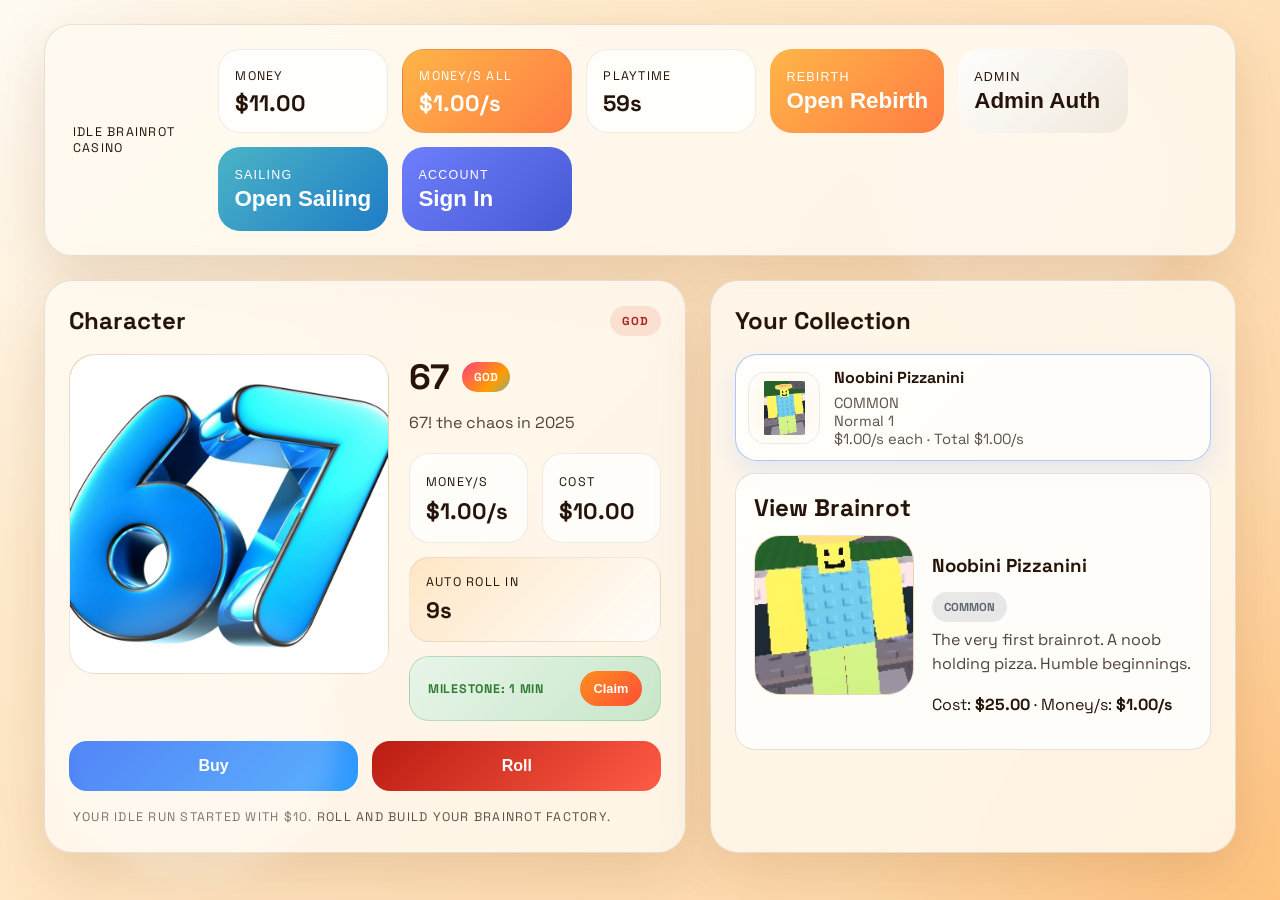
==== index.html @ c7f0f814 "added log in features" ====
<!DOCTYPE html>
<html lang="en">
<head>
  <meta charset="UTF-8" />
  <meta name="viewport" content="width=device-width, initial-scale=1.0" />
  <title>Brainrot Roller</title>
  <link rel="preconnect" href="https://fonts.googleapis.com" />
  <link rel="preconnect" href="https://fonts.gstatic.com" crossorigin />
  <link
    href="https://fonts.googleapis.com/css2?family=Bungee&family=Space+Grotesk:wght@400;500;700&display=swap"
    rel="stylesheet"
  />
  <link rel="stylesheet" href="styles.css" />
</head>
<body>
  <main class="game-shell">
    <!-- ===== TOPBAR (shared) ===== -->
    <header class="topbar">
      <div class="headline-wrap">
        <p class="eyebrow">Idle Brainrot Casino</p>
        <h1>Roll weird. Buy weird. Get richer every second.</h1>
      </div>
      <div class="totals">
        <div class="stat-pill">
          <span class="label">Money</span>
          <strong id="moneyDisplay">$10.00</strong>
        </div>
        <div class="stat-pill accent">
          <span class="label">Money/s All</span>
          <strong id="totalIncomeDisplay">$0.00/s</strong>
        </div>
        <div class="stat-pill">
          <span class="label">Playtime</span>
          <strong id="totalPlaytimeDisplay">0s</strong>
        </div>
        <button class="stat-pill accent stat-button rebirth-launch" id="rebirthPageButton" type="button">
          <span class="label">Rebirth</span>
          <strong>Open Rebirth</strong>
        </button>
        <button class="stat-pill stat-button admin-launch" id="adminAuthButton" type="button">
          <span class="label">Admin</span>
          <strong>Admin Auth</strong>
        </button>
        <button class="stat-pill stat-button sailing-launch" id="sailingPageButton" type="button">
          <span class="label">Sailing</span>
          <strong>Open Sailing</strong>
        </button>
        <button class="stat-pill stat-button account-launch" id="accountPageButton" type="button">
          <span class="label">Account</span>
          <strong id="accountButtonLabel">Sign In</strong>
        </button>
      </div>
    </header>

    <!-- ===== HOME PAGE ===== -->
    <section class="main-grid" id="mainPage">
      <section class="roller-panel">
        <div class="panel-title-row">
          <h2>Character</h2>
          <span class="chance-badge" id="rollChanceDisplay">Roll Ready</span>
        </div>

        <article class="sprite-card" id="spriteCard">
          <div class="sprite-frame" id="spriteFrame">
            <img id="spriteImage" alt="Current brainrot" />
          </div>

          <div class="sprite-copy">
            <div class="name-line">
              <h3 id="characterName">Loading...</h3>
              <span class="rarity-tag" id="rarityTag">COMMON</span>
              <span class="trait-tag hidden" id="traitTag">RAINBOW</span>
            </div>
            <p class="flavor" id="characterFlavor"></p>

            <div class="character-stats">
              <div class="character-stat">
                <span>Money/s</span>
                <strong id="characterIncome">$0.00/s</strong>
              </div>
              <div class="character-stat">
                <span>Cost</span>
                <strong id="characterCost">$0.00</strong>
              </div>
            </div>

            <div class="roll-timer-card">
              <span>Auto Roll In</span>
              <strong id="rollTimerDisplay">10s</strong>
            </div>

            <div class="event-timer-card hidden" id="eventTimerCard">
              <span id="eventTimerLabel">Event Ends In</span>
              <strong id="eventTimerDisplay">5m 00s</strong>
            </div>

            <div class="playtime-reward-card hidden" id="playtimeRewardCard">
              <span id="playtimeRewardLabel">Milestone: 1 Min</span>
              <button class="mini-action" id="playtimeRewardButton" type="button">Claim</button>
            </div>
          </div>
        </article>

        <div class="button-row">
          <button class="game-button buy" id="buyButton" type="button">Buy</button>
          <button class="game-button roll" id="rollButton" type="button">Roll</button>
        </div>

        <p class="status-text" id="statusText">Roll to find your first brainrot.</p>
      </section>

      <aside class="collection-panel">
        <div class="panel-title-row">
          <h2>Your Collection</h2>
          <div class="collection-actions">
            <span class="small-note" id="luckyBlockInventoryDisplay">Lucky Blocks 0</span>
            <button class="mini-action hidden" id="uncoverLuckyBlockButton" type="button">Uncover 1</button>
            <button class="mini-action hidden" id="uncoverAllLuckyBlocksButton" type="button">Uncover All</button>
          </div>
        </div>
        <div class="owned-list" id="ownedList"></div>
      </aside>
    </section>

    <!-- ===== REBIRTH PAGE ===== -->
    <section class="rebirth-page hidden" id="rebirthPage">
      <article class="rebirth-panel">
        <div class="panel-title-row">
          <div>
            <p class="eyebrow">Brainrot Ascension</p>
            <h2>Rebirth Chamber</h2>
          </div>
          <button class="back-button" id="backToGameButton" type="button">Back</button>
        </div>

        <div class="rebirth-grid">
          <div class="rebirth-card">
            <span class="label">Current Rebirths</span>
            <strong id="rebirthCountDisplay">0</strong>
          </div>
          <div class="rebirth-card accent">
            <span class="label">Cash Multiplier</span>
            <strong id="cashMultiplierDisplay">1.0x</strong>
          </div>
        </div>

        <div class="rebirth-info">
          <div class="rebirth-info-block">
            <span class="label">Next Multiplier</span>
            <strong id="nextMultiplierDisplay">1.5x</strong>
          </div>
          <div class="rebirth-info-block">
            <span class="label">Cash Required</span>
            <strong id="rebirthRequirementDisplay">$1.000M</strong>
          </div>
        </div>

        <p class="rebirth-copy" id="rebirthDescription">
          Your 1st rebirth will boost all brainrots to 1.5x cash.
        </p>

        <button class="game-button rebirth-action" id="miniRebirthButton" type="button">Rebirth</button>
        <p class="status-text" id="rebirthStatusText">Stack rebirths to push every brainrot income higher.</p>
      </article>
    </section>

    <!-- ===== ADMIN PAGE ===== -->
    <section class="rebirth-page hidden" id="adminPage">
      <article class="rebirth-panel admin-panel">
        <div class="panel-title-row">
          <div>
            <p class="eyebrow">Admin Control</p>
            <h2>Brainrot Spawner</h2>
          </div>
          <button class="back-button" id="adminBackButton" type="button">Back</button>
        </div>

        <div id="adminAuthView">
          <p class="rebirth-copy">Please enter your password.</p>
          <div class="admin-auth-row">
            <input class="admin-input" id="adminPasswordInput" type="password" placeholder="Password" />
            <button class="game-button rebirth-action" id="adminPasswordSubmitButton" type="button">Unlock</button>
          </div>
          <p class="status-text" id="adminStatusText">Admin auth is locked.</p>
        </div>

        <div class="hidden" id="adminSpawnerView">
          <div class="rebirth-info">
            <div class="rebirth-info-block">
              <span class="label">Mutations</span>
              <select class="admin-select" id="adminMutationSelect"></select>
            </div>
            <div class="rebirth-info-block">
              <span class="label">Brainrot</span>
              <select class="admin-select" id="adminBrainrotSelect"></select>
            </div>
            <div class="rebirth-info-block">
              <span class="label">Amount</span>
              <input class="admin-input" id="adminAmountInput" type="number" min="1" max="1000000000000000000" value="1" />
            </div>
          </div>

          <div class="button-row">
            <button class="game-button buy" id="adminConfirmButton" type="button">Confirm</button>
            <button class="game-button roll" id="adminSpawnAllButton" type="button">Spawn All</button>
          </div>

          <div class="rebirth-info">
            <div class="rebirth-info-block">
              <span class="label">Set Money</span>
              <input class="admin-input" id="adminSetMoneyInput" type="number" min="0" value="0" />
            </div>
            <div class="rebirth-info-block">
              <span class="label">Set Rebirth</span>
              <input class="admin-input" id="adminSetRebirthInput" type="number" min="0" max="20" value="0" />
            </div>
          </div>

          <div class="button-row">
            <button class="game-button roll" id="adminSetMoneyButton" type="button">Set Money</button>
            <button class="game-button rebirth-action" id="adminSetRebirthButton" type="button">Set Rebirth</button>
          </div>

          <div class="rebirth-info">
            <div class="rebirth-info-block">
              <span class="label">Set Event</span>
              <select class="admin-select" id="adminEventSelect"></select>
            </div>
          </div>

          <div class="button-row">
            <button class="game-button buy" id="adminSetEventButton" type="button">Set Event</button>
            <button class="game-button roll" id="adminClearEventButton" type="button">Off</button>
          </div>
          <p class="status-text" id="adminSpawnerStatusText">Spawn brainrots directly into your collection.</p>
        </div>
      </article>
    </section>

    <!-- ===== ACCOUNT PAGE ===== -->
    <section class="rebirth-page hidden" id="accountPage">
      <article class="rebirth-panel account-panel">
        <div class="panel-title-row">
          <div>
            <p class="eyebrow">Brainrot Account</p>
            <h2>Account</h2>
          </div>
          <button class="back-button" id="accountBackButton" type="button">Back</button>
        </div>

        <!-- Sign In -->
        <div id="accountSigninView">
          <h3>Sign In</h3>
          <div class="account-form">
            <input class="admin-input" id="signinUsername" type="text" placeholder="Username" />
            <input class="admin-input" id="signinPassword" type="password" placeholder="Password" />
            <button class="game-button buy" id="signinSubmitButton" type="button">Sign In</button>
          </div>
          <p class="status-text" id="signinStatus">Enter your credentials to sign in.</p>
        </div>

        <!-- Sign Up -->
        <div id="accountSignupView" style="margin-top:28px;">
          <h3>Sign Up</h3>
          <div class="account-form">
            <input class="admin-input" id="signupUsername" type="text" placeholder="Username" />
            <input class="admin-input" id="signupPassword" type="password" placeholder="Password" />
            <button class="game-button roll" id="signupSubmitButton" type="button">Sign Up</button>
          </div>
          <p class="status-text" id="signupStatus">Create a new account to save progress to the cloud.</p>
        </div>

        <!-- Settings (shown when signed in) -->
        <div id="accountSettingsView" class="hidden">
          <h3>Settings</h3>
          <p class="rebirth-copy">Signed in as <strong id="settingsUsernameDisplay"></strong></p>

          <div class="account-form" style="margin-top:16px;">
            <p class="label">Change Username</p>
            <input class="admin-input" id="settingsNewUsername" type="text" placeholder="New username" />
            <button class="game-button buy" id="settingsChangeUsernameButton" type="button">Change Username</button>
            <p class="status-text" id="settingsUsernameStatus"></p>
          </div>

          <div class="account-form" style="margin-top:20px;">
            <p class="label">Change Password</p>
            <input class="admin-input" id="settingsOldPassword" type="password" placeholder="Old password" />
            <input class="admin-input" id="settingsNewPassword" type="password" placeholder="New password" />
            <button class="game-button roll" id="settingsChangePasswordButton" type="button">Change Password</button>
            <p class="status-text" id="settingsPasswordStatus"></p>
          </div>

          <div style="margin-top:24px;">
            <button class="back-button" id="signOutButton" type="button">Sign Out</button>
          </div>
        </div>
      </article>
    </section>

    <!-- ===== SAILING PAGE ===== -->
    <section class="rebirth-page hidden" id="sailingPage">
      <article class="rebirth-panel sailing-panel">
        <div class="panel-title-row">
          <div>
            <p class="eyebrow">Brainrot Harbor</p>
            <h2>Sailing Dock</h2>
          </div>
          <button class="back-button" id="sailingBackButton" type="button">Back</button>
        </div>

        <article class="sprite-card compact-sailing-card">
          <div class="sprite-frame sailing-boat-frame">
            <img id="sailingBoatImage" alt="Sailing boat" />
          </div>

          <div class="sprite-copy">
            <div class="name-line">
              <h3 id="sailingIslandName">Legendary Island</h3>
              <span class="rarity-tag" id="sailingChanceTag">5%</span>
            </div>
            <p class="flavor" id="sailingIslandFlavor"></p>

            <div class="rebirth-info sailing-config-grid">
              <div class="rebirth-info-block">
                <span class="label">Select Island</span>
                <select class="admin-select" id="sailingIslandSelect"></select>
              </div>
              <div class="rebirth-info-block">
                <span class="label">Choose Boat</span>
                <select class="admin-select" id="sailingBoatSelect"></select>
              </div>
              <div class="rebirth-info-block">
                <span class="label">How Many</span>
                <input class="admin-input" id="sailingAmountInput" type="number" min="1" max="1000000000000000000" value="1" />
              </div>
              <div class="rebirth-info-block">
                <span class="label">Sail Cost</span>
                <strong id="sailingCostDisplay">$10.000M</strong>
              </div>
            </div>

            <div class="rebirth-info sailing-status-grid">
              <div class="rebirth-info-block">
                <span class="label">Return In</span>
                <strong id="sailingTimerDisplay">1m 00s</strong>
              </div>
              <div class="rebirth-info-block">
                <span class="label">Active Sails</span>
                <strong id="sailingActiveCountDisplay">0</strong>
              </div>
            </div>
          </div>
        </article>

        <div class="button-row">
          <button class="game-button buy" id="sailingConfirmButton" type="button">Confirm Sail</button>
        </div>
        <p class="status-text" id="sailingStatusText">Choose an island, boat, and sail amount.</p>
      </article>
    </section>
  </main>

  <!-- Scripts: load in dependency order -->
  <script src="web/js/data.js"></script>
  <script src="web/js/utils.js"></script>
  <script src="web/js/state.js"></script>
  <script src="web/js/ui.js"></script>
  <script src="web/js/game.js"></script>
  <script src="web/js/sailing.js"></script>
  <script src="web/js/admin.js"></script>
  <script src="web/js/account.js"></script>
  <script src="web/js/main.js"></script>
</body>
</html>
---- styles.css ----
:root {
  --bg: #fff4de;
  --bg-deep: #ffd39f;
  --ink: #26140a;
  --card: rgba(255, 250, 240, 0.86);
  --line: rgba(68, 34, 11, 0.12);
  --roll: #d93a2f;
  --buy: #2870ff;
  --gold: #ffb548;
  --gold-deep: #ff7d43;
  --success: #138a52;
  --shadow: 0 20px 60px rgba(109, 55, 8, 0.16);
}

* {
  box-sizing: border-box;
}

body {
  margin: 0;
  min-height: 100vh;
  font-family: "Space Grotesk", sans-serif;
  color: var(--ink);
  background:
    radial-gradient(circle at top left, rgba(255, 255, 255, 0.65), transparent 35%),
    radial-gradient(circle at bottom right, rgba(255, 158, 54, 0.3), transparent 28%),
    linear-gradient(135deg, var(--bg), var(--bg-deep));
  transition: background 0.35s ease, color 0.35s ease;
}

body.event-rainbow {
  --bg: #fff0fa;
  --bg-deep: #ffd782;
  --card: rgba(255, 250, 253, 0.88);
}

body.event-radioactive {
  --bg: #2e0b12;
  --bg-deep: #593314;
  --ink: #ffffff;
  --card: rgba(55, 18, 26, 0.84);
  --line: rgba(255, 231, 214, 0.12);
  --shadow: 0 20px 60px rgba(11, 0, 0, 0.36);
}

body.event-diamond {
  --bg: #e8f4fd;
  --bg-deep: #b3d9ff;
  --card: rgba(240, 248, 255, 0.9);
  --line: rgba(30, 100, 200, 0.15);
  --ink: #0a1628;
  --shadow: 0 20px 60px rgba(20, 60, 140, 0.18);
}

body.event-radioactive .admin-panel,
body.event-radioactive .rebirth-panel,
body.event-radioactive .rebirth-card,
body.event-radioactive .rebirth-info-block,
body.event-radioactive .roll-timer-card,
body.event-radioactive .event-timer-card,
body.event-radioactive .character-stat,
body.event-radioactive .owned-card,
body.event-radioactive .stat-pill,
body.event-radioactive .sprite-frame {
  background: rgba(255, 245, 238, 0.9);
  color: #111111;
}

body.event-radioactive .topbar,
body.event-radioactive .roller-panel,
body.event-radioactive .collection-panel,
body.event-radioactive .headline-wrap h1,
body.event-radioactive .panel-title-row h2,
body.event-radioactive #characterName,
body.event-radioactive #characterFlavor,
body.event-radioactive #ownedViewerFlavor,
body.event-radioactive .owned-name,
body.event-radioactive #luckyBlockInventoryDisplay,
body.event-radioactive .chance-badge,
body.event-radioactive .eyebrow,
body.event-radioactive .small-note {
  color: #ffffff;
}

body.event-radioactive .admin-input,
body.event-radioactive .admin-select {
  background: rgba(255, 255, 255, 0.96);
  color: #111111;
  border-color: rgba(17, 17, 17, 0.12);
  -webkit-text-fill-color: #111111;
}

body.event-radioactive .admin-input::placeholder {
  color: rgba(17, 17, 17, 0.52);
  -webkit-text-fill-color: rgba(17, 17, 17, 0.52);
}

body.event-radioactive .admin-select option {
  color: #111111;
  background: #ffffff;
}

body.event-radioactive .rebirth-copy,
body.event-radioactive .status-text,
body.event-radioactive .flavor,
body.event-radioactive .owned-meta,
body.event-radioactive .label,
body.event-radioactive .rebirth-panel h2,
body.event-radioactive .rebirth-panel h3,
body.event-radioactive .character-stat span {
  color: rgba(17, 17, 17, 0.76);
}

body::before,
body::after {
  content: "";
  position: fixed;
  inset: auto;
  width: 18rem;
  height: 18rem;
  border-radius: 999px;
  background: rgba(255, 255, 255, 0.22);
  filter: blur(12px);
  pointer-events: none;
}

body::before {
  top: 5%;
  right: 8%;
}

body::after {
  bottom: 2%;
  left: 4%;
}

.game-shell {
  max-width: 1240px;
  margin: 0 auto;
  padding: 24px;
}

.topbar,
.roller-panel,
.collection-panel,
.rebirth-panel {
  backdrop-filter: blur(14px);
  background: var(--card);
  border: 1px solid var(--line);
  border-radius: 28px;
  box-shadow: var(--shadow);
}

.topbar {
  display: flex;
  justify-content: space-between;
  align-items: center;
  gap: 24px;
  padding: 24px 28px;
}

.eyebrow,
.label,
.small-note,
.chance-badge,
.trait-tag,
.status-text,
.character-stat span {
  text-transform: uppercase;
  letter-spacing: 0.1em;
}

.eyebrow,
.small-note,
.status-text,
.label,
.character-stat span {
  font-size: 0.78rem;
}

.headline-wrap h1,
.panel-title-row h2,
#characterName {
  margin: 0;
}

.headline-wrap h1 {
  font-family: "Bungee", cursive;
  font-size: clamp(1.7rem, 3vw, 2.9rem);
  line-height: 1.08;
  max-width: 12ch;
  display: none;
}

.totals {
  display: flex;
  gap: 14px;
  flex-wrap: wrap;
  align-items: flex-start;
}

.stat-pill {
  min-width: 170px;
  padding: 14px 16px;
  border-radius: 22px;
  background: rgba(255, 255, 255, 0.82);
  border: 1px solid rgba(38, 20, 10, 0.08);
}

.stat-pill strong {
  display: block;
  margin-top: 4px;
  font-size: 1.4rem;
}

.stat-pill.accent {
  background: linear-gradient(135deg, var(--gold), var(--gold-deep));
  color: white;
}

.stat-button {
  min-width: 170px;
  text-align: left;
  cursor: pointer;
  transition: transform 0.16s ease, filter 0.16s ease;
  border: none;
}

.stat-button:hover {
  transform: translateY(-2px);
  filter: brightness(1.04);
}

.stat-button:active {
  transform: translateY(0);
}

.rebirth-launch {
  min-height: 84px;
}

.admin-launch {
  min-height: 84px;
  background: linear-gradient(135deg, rgba(255, 255, 255, 0.9), rgba(240, 232, 220, 0.95));
  color: var(--ink);
}

.sailing-launch {
  min-height: 84px;
  background: linear-gradient(135deg, #4bb4c6, #1f7cc6);
  color: white;
}

.account-launch {
  min-height: 84px;
  background: linear-gradient(135deg, #6e7efc, #4659d4);
  color: white;
}

.auth-card {
  min-width: 280px;
}

.invite-auth-box {
  margin-top: 8px;
  display: grid;
  gap: 10px;
}

.invite-auth-user,
.invite-auth-copy,
.invite-auth-meta {
  margin: 0;
  font-size: 0.84rem;
  color: rgba(38, 20, 10, 0.7);
}

.invite-codes-list {
  display: flex;
  flex-wrap: wrap;
  gap: 8px;
}

.invite-rename-row {
  display: grid;
}

.invite-action-row {
  display: flex;
  gap: 8px;
  flex-wrap: wrap;
}

.invite-action-row .admin-select {
  min-width: 180px;
  flex: 1;
}

.invite-code-chip {
  display: inline-flex;
  align-items: center;
  min-height: 34px;
  padding: 8px 10px;
  border-radius: 999px;
  background: rgba(40, 112, 255, 0.12);
  border: 1px solid rgba(40, 112, 255, 0.14);
  color: #1b4fc7;
  font-size: 0.74rem;
  font-weight: 700;
  letter-spacing: 0.05em;
}

.main-grid {
  display: grid;
  grid-template-columns: minmax(0, 1.1fr) minmax(320px, 0.9fr);
  gap: 24px;
  margin-top: 24px;
}

.rebirth-page {
  margin-top: 24px;
}

.roller-panel,
.collection-panel,
.rebirth-panel {
  padding: 24px;
}

.panel-title-row {
  display: flex;
  justify-content: space-between;
  align-items: center;
  gap: 12px;
}

.collection-actions {
  display: flex;
  align-items: center;
  gap: 10px;
  flex-wrap: wrap;
  justify-content: flex-end;
}

.viewer-panel {
  margin-top: 0;
  margin-bottom: 12px;
  padding: 18px;
  border: 1px solid rgba(38, 20, 10, 0.12);
  border-radius: 20px;
  background: rgba(255, 255, 255, 0.8);
  grid-column: 1 / -1;
}

.viewer-panel .sprite-card.compact-viewer {
  display: flex;
  gap: 18px;
  align-items: flex-start;
}

.viewer-panel .sprite-card.compact-viewer .sprite-frame {
  flex: 0 0 200px;
}

.viewer-panel .sprite-card.compact-viewer .sprite-copy {
  flex: 1;
}

.owned-viewer-inline {
  grid-column: 1 / -1;
  margin: 0 0 8px 0;
  padding: 18px;
  border: 1px solid rgba(38, 20, 10, 0.08);
  border-radius: 20px;
  background: rgba(255, 255, 255, 0.7);
}

.owned-viewer-inline .sprite-card.compact-viewer {
  display: flex;
  gap: 18px;
  align-items: flex-start;
  margin-top: 12px;
}

.owned-viewer-inline .sprite-card.compact-viewer .sprite-frame {
  flex: 0 0 160px;
}

.owned-viewer-inline .sprite-card.compact-viewer .sprite-copy {
  flex: 1;
}

.chance-badge,
.trait-tag,
.rarity-tag {
  padding: 8px 12px;
  border-radius: 999px;
  font-size: 0.72rem;
  font-weight: 700;
}

.chance-badge {
  background: rgba(217, 58, 47, 0.12);
  color: #a7241c;
}

.sprite-card {
  margin-top: 18px;
  display: grid;
  grid-template-columns: minmax(240px, 320px) minmax(0, 1fr);
  gap: 20px;
  align-items: start;
}

.compact-viewer {
  grid-template-columns: 140px minmax(0, 1fr);
}

.compact-sailing-card {
  grid-template-columns: 220px minmax(0, 1fr);
}

.sailing-boat-frame {
  min-height: 220px;
}

.sprite-frame {
  position: relative;
  aspect-ratio: 1 / 1;
  border-radius: 26px;
  overflow: hidden;
  background:
    linear-gradient(135deg, rgba(255, 186, 94, 0.4), rgba(255, 255, 255, 0.7)),
    #fff4e8;
  border: 1px solid rgba(38, 20, 10, 0.08);
}

.sprite-frame img {
  width: 100%;
  height: 100%;
  object-fit: cover;
  display: block;
}

.sprite-frame img.cutout-image {
  object-fit: contain;
  padding: 14px;
  background:
    radial-gradient(circle at center, rgba(255, 244, 222, 0.92), rgba(255, 255, 255, 0.72));
}

.sprite-frame img.mutation-rainbow {
  animation: rainbowImageShift 4s linear infinite;
}

.sprite-frame img.mutation-radioactive {
  animation: radioactivePulse 3.2s ease-in-out infinite;
}

.sprite-frame img.mutation-diamond {
  animation: diamondSparkle 2.8s ease-in-out infinite;
}

.sprite-frame.rainbow {
  animation: rainbowGlow 3.6s linear infinite;
}

.sprite-frame.radioactive {
  animation: radioactiveGlow 2.8s ease-in-out infinite;
}

.sprite-frame.diamond {
  animation: diamondGlow 2.4s ease-in-out infinite;
}

.name-line {
  display: flex;
  align-items: center;
  gap: 12px;
  flex-wrap: wrap;
}

#characterName {
  font-size: clamp(1.5rem, 3vw, 2.2rem);
}

.trait-tag {
  color: white;
  background: linear-gradient(135deg, #ff3f81, #ff9d00, #18b8ff, #58d84f);
  background-size: 200% 200%;
  animation: rainbowShift 4s ease infinite;
}

.trait-tag.radioactive {
  background: linear-gradient(135deg, #f32f3b, #7a1b92, #27b55f, #7d562d);
  background-size: 200% 200%;
  animation: rainbowShift 5s ease infinite;
}

.trait-tag.diamond {
  background: linear-gradient(135deg, #1e90ff, #87ceeb, #e0f0ff, #4169e1);
  background-size: 200% 200%;
  animation: rainbowShift 4s ease infinite;
  color: #fff;
  text-shadow: 0 0 6px rgba(135, 206, 235, 0.6);
}

.rarity-tag {
  background: rgba(38, 20, 10, 0.08);
  color: rgba(38, 20, 10, 0.82);
}

.rarity-tag.common {
  background: rgba(111, 118, 128, 0.16);
  color: #5f6670;
}

.rarity-tag.epic {
  background: rgba(130, 63, 255, 0.16);
  color: #7d32ff;
}

.rarity-tag.god {
  color: white;
  background: linear-gradient(135deg, #ff3f81, #ff9d00, #18b8ff, #58d84f);
  background-size: 200% 200%;
  animation: rainbowShift 4s ease infinite;
}

.rarity-tag.uncommon {
  background: rgba(31, 166, 86, 0.16);
  color: #16854a;
}

.rarity-tag.mythic {
  background: rgba(227, 41, 41, 0.16);
  color: #cf1f1f;
}

.rarity-tag.secret {
  background: linear-gradient(135deg, #111111, #f4f4f4);
  color: #ffffff;
  border: 1px solid rgba(255, 255, 255, 0.35);
}

.rarity-tag.celestial {
  background: linear-gradient(135deg, #fff8e1, #ffd700, #ffb300);
  color: #5c3d0e;
  border: 1px solid rgba(255, 215, 0, 0.5);
  text-shadow: 0 0 4px rgba(255, 215, 0, 0.35);
}

.rarity-tag.divine {
  background: linear-gradient(135deg, #e8daef, #d2b4de, #a569bd);
  color: #f4ecf7;
  border: 1px solid rgba(155, 89, 182, 0.5);
  text-shadow: 0 0 6px rgba(200, 150, 220, 0.5);
}

.rarity-tag.og {
  background: linear-gradient(135deg, #0a0a1a, #16213e, #0f3460);
  color: #e94560;
  border: 1px solid rgba(233, 69, 96, 0.6);
  text-shadow: 0 0 8px rgba(233, 69, 96, 0.6);
  animation: ogGlow 3s ease-in-out infinite;
}

@keyframes ogGlow {
  0%, 100% { box-shadow: 0 0 6px rgba(233, 69, 96, 0.35); }
  50% { box-shadow: 0 0 16px rgba(233, 69, 96, 0.75), 0 0 28px rgba(233, 69, 96, 0.25); }
}

.hidden {
  display: none;
}

.flavor {
  margin: 12px 0 18px;
  font-size: 1rem;
  line-height: 1.5;
  color: rgba(38, 20, 10, 0.8);
}

.character-stats {
  display: grid;
  grid-template-columns: repeat(2, minmax(0, 1fr));
  gap: 14px;
}

.character-stat {
  padding: 16px;
  border-radius: 20px;
  background: rgba(255, 255, 255, 0.75);
  border: 1px solid rgba(38, 20, 10, 0.08);
}

.character-stat strong {
  display: block;
  margin-top: 6px;
  font-size: 1.4rem;
}

.roll-timer-card {
  margin-top: 14px;
  padding: 16px;
  border-radius: 20px;
  background: linear-gradient(135deg, rgba(255, 193, 112, 0.3), rgba(255, 255, 255, 0.8));
  border: 1px solid rgba(38, 20, 10, 0.08);
}

.roll-timer-card span {
  display: block;
  font-size: 0.78rem;
  text-transform: uppercase;
  letter-spacing: 0.1em;
}

.roll-timer-card strong {
  display: block;
  margin-top: 6px;
  font-size: 1.4rem;
}

.event-timer-card {
  margin-top: 14px;
  padding: 16px;
  border-radius: 20px;
  border: 1px solid rgba(38, 20, 10, 0.08);
  background: rgba(255, 255, 255, 0.8);
}

.event-timer-card span {
  display: block;
  font-size: 0.78rem;
  text-transform: uppercase;
  letter-spacing: 0.1em;
}

.event-timer-card strong {
  display: block;
  margin-top: 6px;
  font-size: 1.4rem;
}

.event-timer-card.rainbow {
  background: linear-gradient(135deg, rgba(255, 91, 143, 0.18), rgba(255, 214, 120, 0.35), rgba(24, 184, 255, 0.18));
}

.event-timer-card.radioactive {
  background: linear-gradient(135deg, rgba(228, 41, 64, 0.2), rgba(115, 30, 164, 0.25), rgba(48, 164, 86, 0.2));
}

.event-timer-card.diamond {
  background: linear-gradient(135deg, rgba(30, 144, 255, 0.12), rgba(135, 206, 235, 0.22), rgba(224, 240, 255, 0.15));
  border-color: rgba(65, 105, 225, 0.2);
}

.playtime-reward-card {
  margin-top: 14px;
  padding: 14px 18px;
  border-radius: 20px;
  background: linear-gradient(135deg, #e8f5e9, #c8e6c9);
  border: 1px solid rgba(56, 142, 60, 0.25);
  display: flex;
  justify-content: space-between;
  align-items: center;
  gap: 12px;
}

.playtime-reward-card span {
  font-size: 0.78rem;
  font-weight: 700;
  color: #2e7d32;
  text-transform: uppercase;
  letter-spacing: 0.06em;
}

.button-row {
  display: flex;
  gap: 14px;
  margin-top: 20px;
}

.sailing-config-grid {
  margin-top: 10px;
}

.sailing-status-grid {
  margin-top: 14px;
}

.sailing-reward-strip {
  margin-top: 20px;
  display: grid;
  grid-template-columns: repeat(3, minmax(0, 1fr));
  gap: 14px;
}

.sailing-reward-card {
  display: grid;
  grid-template-columns: 72px minmax(0, 1fr);
  gap: 12px;
  align-items: center;
  padding: 14px;
  border-radius: 22px;
  border: 1px solid rgba(38, 20, 10, 0.08);
  background: rgba(255, 255, 255, 0.82);
}

.game-button {
  flex: 1;
  border: none;
  border-radius: 18px;
  padding: 16px 20px;
  font-size: 1rem;
  font-weight: 700;
  color: white;
  cursor: pointer;
  transition: transform 0.16s ease, filter 0.16s ease;
}

.game-button:hover {
  transform: translateY(-2px);
  filter: brightness(1.06);
}

.game-button:active {
  transform: translateY(0);
}

.game-button.buy {
  background: linear-gradient(135deg, #2363f4, #2d9dff);
}

.game-button.roll {
  background: linear-gradient(135deg, #ba1c11, #ff5c46);
}

.game-button.rebirth-action {
  margin-top: 22px;
  background: linear-gradient(135deg, #ff8f1f, #ff4e36);
}

.game-button:disabled {
  opacity: 0.6;
  cursor: not-allowed;
  transform: none;
  filter: none;
}

.mini-action {
  border: none;
  border-radius: 999px;
  padding: 10px 14px;
  font-size: 0.8rem;
  font-weight: 700;
  color: white;
  cursor: pointer;
  background: linear-gradient(135deg, #ff8f1f, #ff4e36);
  transition: transform 0.16s ease, filter 0.16s ease;
}

.mini-action:hover {
  transform: translateY(-2px);
  filter: brightness(1.05);
}

.mini-action:active {
  transform: translateY(0);
}

.rebirth-grid,
.rebirth-info {
  display: grid;
  grid-template-columns: repeat(2, minmax(0, 1fr));
  gap: 16px;
  margin-top: 20px;
}

.rebirth-card,
.rebirth-info-block {
  padding: 18px;
  border-radius: 24px;
  border: 1px solid rgba(38, 20, 10, 0.08);
  background: rgba(255, 255, 255, 0.8);
}

.rebirth-card strong,
.rebirth-info-block strong {
  display: block;
  margin-top: 8px;
  font-size: clamp(1.5rem, 3vw, 2.2rem);
}

.rebirth-card.accent {
  background: linear-gradient(135deg, var(--gold), var(--gold-deep));
  color: white;
}

.rebirth-copy {
  margin: 22px 0 0;
  font-size: 1rem;
  line-height: 1.55;
  color: rgba(38, 20, 10, 0.82);
}

.back-button {
  border: none;
  border-radius: 18px;
  padding: 12px 18px;
  font-size: 0.95rem;
  font-weight: 700;
  color: white;
  cursor: pointer;
  background: linear-gradient(135deg, #3f4b68, #6c7896);
  transition: transform 0.16s ease, filter 0.16s ease;
}

.back-button:hover {
  transform: translateY(-2px);
  filter: brightness(1.05);
}

.back-button:active {
  transform: translateY(0);
}

.account-panel {
  min-height: 360px;
}

.account-panel h3 {
  margin: 0 0 4px;
  font-size: 1.2rem;
}

.account-form {
  display: grid;
  gap: 12px;
  margin-top: 12px;
}

.account-form .label {
  margin: 0;
  font-size: 0.82rem;
}

.account-form .game-button {
  margin-top: 4px;
}

.admin-panel {
  min-height: 360px;
}

.admin-auth-row {
  display: grid;
  grid-template-columns: minmax(0, 1fr) 180px;
  gap: 14px;
  margin-top: 20px;
}

.admin-input,
.admin-select {
  width: 100%;
  border: 1px solid rgba(38, 20, 10, 0.12);
  border-radius: 18px;
  padding: 16px 18px;
  font: inherit;
  color: var(--ink);
  background: rgba(255, 255, 255, 0.84);
}

.admin-input:focus,
.admin-select:focus {
  outline: 2px solid rgba(40, 112, 255, 0.22);
  border-color: rgba(40, 112, 255, 0.35);
}

.status-text {
  margin: 18px 4px 0;
  min-height: 1.2rem;
  color: rgba(38, 20, 10, 0.74);
}

.owned-list {
  margin-top: 18px;
  display: grid;
  gap: 12px;
}

.owned-card {
  display: grid;
  grid-template-columns: 72px minmax(0, 1fr) auto;
  gap: 14px;
  align-items: center;
  padding: 12px;
  border-radius: 22px;
  background: rgba(255, 255, 255, 0.8);
  border: 1px solid rgba(38, 20, 10, 0.08);
  cursor: pointer;
  transition: transform 0.16s ease, border-color 0.16s ease, box-shadow 0.16s ease;
}

.owned-card:hover {
  transform: translateY(-2px);
  border-color: rgba(40, 112, 255, 0.2);
}

.owned-card.selected {
  border-color: rgba(40, 112, 255, 0.38);
  box-shadow: 0 12px 28px rgba(40, 112, 255, 0.12);
}

.owned-thumb {
  width: 72px;
  height: 72px;
  object-fit: cover;
  border-radius: 18px;
}

.owned-thumb.cutout-image {
  object-fit: contain;
  padding: 8px;
  background:
    radial-gradient(circle at center, rgba(255, 244, 222, 0.96), rgba(255, 255, 255, 0.84));
  border: 1px solid rgba(38, 20, 10, 0.08);
}

.owned-name {
  margin: 0 0 6px;
  font-weight: 700;
}

.owned-meta,
.owned-income {
  margin: 0;
  font-size: 0.92rem;
  color: rgba(38, 20, 10, 0.74);
}

.owned-income {
  text-align: right;
  font-weight: 700;
  color: var(--success);
}

.empty-state {
  padding: 22px;
  border-radius: 22px;
  border: 1px dashed rgba(38, 20, 10, 0.18);
  text-align: center;
  color: rgba(38, 20, 10, 0.68);
}

@keyframes rainbowShift {
  0% {
    background-position: 0% 50%;
  }
  50% {
    background-position: 100% 50%;
  }
  100% {
    background-position: 0% 50%;
  }
}

@keyframes rainbowGlow {
  0% {
    box-shadow: inset 0 0 0 4px rgba(255, 73, 118, 0.45);
  }
  33% {
    box-shadow: inset 0 0 0 4px rgba(255, 180, 56, 0.45);
  }
  66% {
    box-shadow: inset 0 0 0 4px rgba(17, 170, 255, 0.45);
  }
  100% {
    box-shadow: inset 0 0 0 4px rgba(255, 73, 118, 0.45);
  }
}

@keyframes radioactiveGlow {
  0% {
    box-shadow: inset 0 0 0 4px rgba(230, 54, 66, 0.5), 0 0 20px rgba(125, 86, 45, 0.15);
  }
  33% {
    box-shadow: inset 0 0 0 4px rgba(119, 30, 146, 0.52), 0 0 26px rgba(119, 30, 146, 0.18);
  }
  66% {
    box-shadow: inset 0 0 0 4px rgba(40, 181, 95, 0.52), 0 0 28px rgba(40, 181, 95, 0.18);
  }
  100% {
    box-shadow: inset 0 0 0 4px rgba(125, 86, 45, 0.5), 0 0 20px rgba(125, 86, 45, 0.15);
  }
}

@keyframes rainbowImageShift {
  0% {
    filter: hue-rotate(0deg) saturate(1.15) brightness(1.03);
  }
  100% {
    filter: hue-rotate(360deg) saturate(1.2) brightness(1.05);
  }
}

@keyframes radioactivePulse {
  0% {
    filter: hue-rotate(0deg) saturate(1.25) brightness(0.98) contrast(1.1) drop-shadow(0 0 0.35rem rgba(230, 54, 66, 0.38));
  }
  25% {
    filter: hue-rotate(26deg) saturate(1.35) brightness(1.02) contrast(1.15) drop-shadow(0 0 0.45rem rgba(119, 30, 146, 0.42));
  }
  50% {
    filter: hue-rotate(94deg) saturate(1.4) brightness(1.05) contrast(1.16) drop-shadow(0 0 0.5rem rgba(40, 181, 95, 0.45));
  }
  75% {
    filter: hue-rotate(-18deg) saturate(1.28) brightness(1.01) contrast(1.13) drop-shadow(0 0 0.4rem rgba(125, 86, 45, 0.42));
  }
  100% {
    filter: hue-rotate(0deg) saturate(1.25) brightness(0.98) contrast(1.1) drop-shadow(0 0 0.35rem rgba(230, 54, 66, 0.38));
  }
}

@keyframes diamondGlow {
  0% {
    box-shadow: inset 0 0 0 4px rgba(30, 144, 255, 0.35), 0 0 15px rgba(135, 206, 235, 0.2);
  }
  50% {
    box-shadow: inset 0 0 0 4px rgba(135, 206, 235, 0.65), 0 0 30px rgba(173, 216, 230, 0.4), 0 0 50px rgba(255, 255, 255, 0.2);
  }
  100% {
    box-shadow: inset 0 0 0 4px rgba(30, 144, 255, 0.35), 0 0 15px rgba(135, 206, 235, 0.2);
  }
}

@keyframes diamondSparkle {
  0% {
    filter: brightness(1.15) saturate(0.9) hue-rotate(0deg) drop-shadow(0 0 0.3rem rgba(135, 206, 235, 0.45));
  }
  50% {
    filter: brightness(1.35) saturate(0.8) hue-rotate(10deg) drop-shadow(0 0 0.6rem rgba(173, 216, 230, 0.7)) drop-shadow(0 0 1rem rgba(255, 255, 255, 0.3));
  }
  100% {
    filter: brightness(1.15) saturate(0.9) hue-rotate(0deg) drop-shadow(0 0 0.3rem rgba(135, 206, 235, 0.45));
  }
}

@media (max-width: 960px) {
  .topbar,
  .sprite-card,
  .main-grid,
  .rebirth-grid,
  .rebirth-info {
    display: grid;
    grid-template-columns: 1fr;
  }
}

@media (max-width: 640px) {
  .game-shell {
    padding: 16px;
  }

  .topbar,
  .roller-panel,
  .collection-panel,
  .rebirth-panel {
    padding: 18px;
    border-radius: 22px;
  }

  .button-row,
  .character-stats,
  .rebirth-grid,
  .rebirth-info {
    grid-template-columns: 1fr;
  }

  .admin-auth-row {
    grid-template-columns: 1fr;
  }

  .compact-sailing-card,
  .sailing-reward-strip {
    grid-template-columns: 1fr;
  }

  .owned-card {
    grid-template-columns: 60px minmax(0, 1fr);
  }

  .owned-income {
    text-align: left;
    grid-column: 2;
  }
}
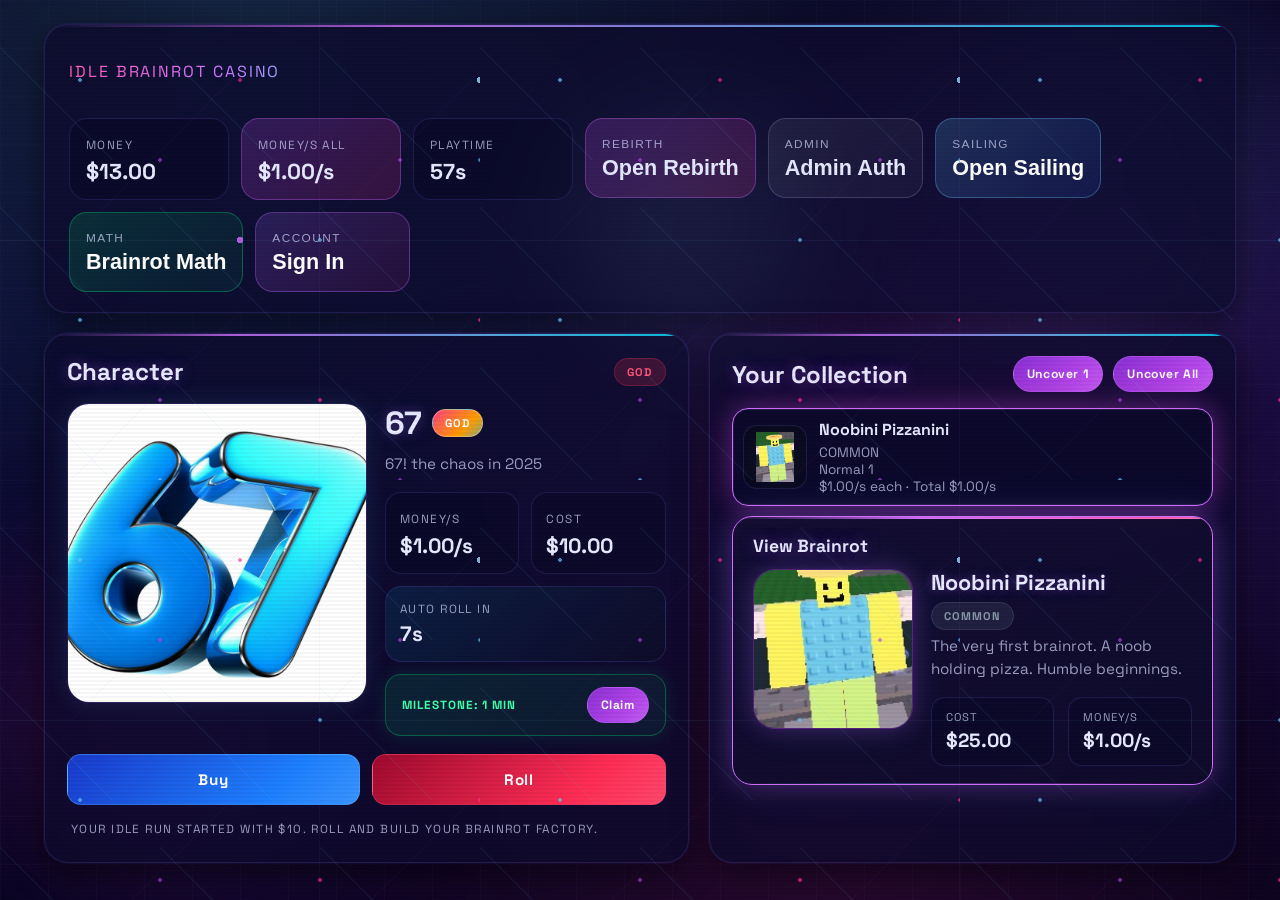
==== commit 06502f26: "made math" ====
--- a/index.html
+++ b/index.html
@@ -45,6 +45,10 @@
           <span class="label">Sailing</span>
           <strong>Open Sailing</strong>
         </button>
+        <button class="stat-pill stat-button math-launch" id="mathPageButton" type="button">
+          <span class="label">Math</span>
+          <strong>Brainrot Math</strong>
+        </button>
         <button class="stat-pill stat-button account-launch" id="accountPageButton" type="button">
           <span class="label">Account</span>
           <strong id="accountButtonLabel">Sign In</strong>
@@ -114,8 +118,8 @@
           <h2>Your Collection</h2>
           <div class="collection-actions">
             <span class="small-note" id="luckyBlockInventoryDisplay">Lucky Blocks 0</span>
-            <button class="mini-action hidden" id="uncoverLuckyBlockButton" type="button">Uncover 1</button>
-            <button class="mini-action hidden" id="uncoverAllLuckyBlocksButton" type="button">Uncover All</button>
+            <button class="mini-action" id="uncoverLuckyBlockButton" type="button" disabled>Uncover 1</button>
+            <button class="mini-action" id="uncoverAllLuckyBlocksButton" type="button" disabled>Uncover All</button>
           </div>
         </div>
         <div class="owned-list" id="ownedList"></div>
@@ -233,6 +237,71 @@
             <button class="game-button roll" id="adminClearEventButton" type="button">Off</button>
           </div>
           <p class="status-text" id="adminSpawnerStatusText">Spawn brainrots directly into your collection.</p>
+        </div>
+      </article>
+    </section>
+
+    <!-- ===== MATH PAGE ===== -->
+    <section class="rebirth-page hidden" id="mathPage">
+      <article class="rebirth-panel math-panel">
+        <div class="panel-title-row">
+          <div>
+            <p class="eyebrow">Brainrot Academy</p>
+            <h2>Math Challenge</h2>
+          </div>
+          <button class="back-button" id="mathBackButton" type="button">Back</button>
+        </div>
+
+        <!-- Start View -->
+        <div id="mathStartView">
+          <p class="rebirth-copy">Solve <strong>xxxx.xx ± xxxx.xx</strong> problems against a 40-second clock. Each correct answer raises the reward rarity. One mistake ends the run.</p>
+          <div class="math-info-grid">
+            <div class="rebirth-info-block">
+              <span class="label">Time per Question</span>
+              <strong>40s</strong>
+            </div>
+            <div class="rebirth-info-block">
+              <span class="label">Cooldown</span>
+              <strong>5 min</strong>
+            </div>
+          </div>
+          <p class="status-text" id="mathCooldownDisplay"></p>
+          <button class="game-button math-action" id="mathStartButton" type="button">Start Challenge</button>
+        </div>
+
+        <!-- Game View -->
+        <div id="mathGameView" class="hidden">
+          <div class="math-game-grid">
+            <div class="math-problem-card">
+              <div class="math-timer-badge" id="mathTimerDisplay">40s</div>
+              <p class="math-problem-text" id="mathProblem">Loading...</p>
+              <div class="math-input-row">
+                <input class="admin-input math-answer-input" id="mathAnswerInput" type="number" step="0.01" placeholder="Your answer..." />
+                <button class="game-button buy" id="mathSubmitButton" type="button">Submit</button>
+              </div>
+              <p class="math-feedback" id="mathFeedback"></p>
+            </div>
+            <div class="math-stats-card">
+              <div class="rebirth-info-block">
+                <span class="label">Correct</span>
+                <strong id="mathCountDisplay">0</strong>
+              </div>
+              <div class="rebirth-info-block">
+                <span class="label">Current Reward Tier</span>
+                <strong id="mathCurrentRarity">COMMON</strong>
+              </div>
+              <div class="math-tier-list">
+                <p class="small-note">1-9 Common · 10-14 Uncommon · 15-19 Epic · 20-22 Mythic · 23-24 God · 25-34 Secret · 35-49 Celestial · 50-99 Divine · 100+ OG</p>
+              </div>
+            </div>
+          </div>
+        </div>
+
+        <!-- Result View -->
+        <div id="mathResultView" class="hidden">
+          <p class="math-result-text" id="mathResultText"></p>
+          <p class="status-text" id="mathCooldownDisplay2"></p>
+          <button class="game-button math-action" id="mathStartButton2" type="button" style="display:none;">Start Challenge</button>
         </div>
       </article>
     </section>
@@ -369,6 +438,7 @@
   <script src="web/js/sailing.js"></script>
   <script src="web/js/admin.js"></script>
   <script src="web/js/account.js"></script>
+  <script src="web/js/math.js"></script>
   <script src="web/js/main.js"></script>
 </body>
 </html>
--- a/styles.css
+++ b/styles.css
@@ -1,162 +1,365 @@
+/* ================================================================
+   Cyber-style theme — dark, neon, responsive (PC / iPad / Mobile)
+   ================================================================ */
+
 :root {
-  --bg: #fff4de;
-  --bg-deep: #ffd39f;
-  --ink: #26140a;
-  --card: rgba(255, 250, 240, 0.86);
-  --line: rgba(68, 34, 11, 0.12);
-  --roll: #d93a2f;
-  --buy: #2870ff;
-  --gold: #ffb548;
-  --gold-deep: #ff7d43;
-  --success: #138a52;
-  --shadow: 0 20px 60px rgba(109, 55, 8, 0.16);
-}
-
-* {
-  box-sizing: border-box;
-}
+  --bg-deep: #060418;
+  --bg: #0a0828;
+  --surface: rgba(12, 10, 42, 0.78);
+  --surface-hi: rgba(20, 18, 58, 0.88);
+  --ink: #e8eaff;
+  --ink-dim: rgba(210, 215, 250, 0.72);
+  --card: rgba(14, 12, 44, 0.80);
+  --line: rgba(140, 120, 255, 0.16);
+  --line-glow: rgba(180, 80, 255, 0.35);
+  --cyan: #00e5ff;
+  --cyan-dim: #0088aa;
+  --purple: #b347ea;
+  --purple-bright: #d472ff;
+  --pink: #ff2d95;
+  --pink-bright: #ff5eb8;
+  --sky: #64c8ff;
+  --sky-bright: #a0e0ff;
+  --green: #00ff88;
+  --gold: #ffb800;
+  --gold-deep: #ff6a00;
+  --roll: #ff3355;
+  --buy: #1e80ff;
+  --success: #00e676;
+  --shadow: 0 8px 32px rgba(0, 0, 0, 0.55), 0 0 0 1px rgba(140, 100, 255, 0.10);
+  --glow-cyan: 0 0 20px rgba(0, 229, 255, 0.30);
+  --glow-pink: 0 0 20px rgba(255, 45, 149, 0.30);
+  --glow-purple: 0 0 20px rgba(180, 71, 234, 0.30);
+  --glow-sky: 0 0 20px rgba(100, 200, 255, 0.30);
+  --font-mono: "Space Grotesk", "SF Mono", "Fira Code", monospace;
+}
+
+* { box-sizing: border-box; }
+
+/* --- Body --- */
 
 body {
   margin: 0;
   min-height: 100vh;
-  font-family: "Space Grotesk", sans-serif;
+  font-family: var(--font-mono);
   color: var(--ink);
   background:
-    radial-gradient(circle at top left, rgba(255, 255, 255, 0.65), transparent 35%),
-    radial-gradient(circle at bottom right, rgba(255, 158, 54, 0.3), transparent 28%),
-    linear-gradient(135deg, var(--bg), var(--bg-deep));
-  transition: background 0.35s ease, color 0.35s ease;
-}
+    /* fine grid base */
+    linear-gradient(rgba(140, 100, 240, 0.04) 1px, transparent 1px),
+    linear-gradient(90deg, rgba(140, 100, 240, 0.04) 1px, transparent 1px),
+    /* neon orbs */
+    radial-gradient(ellipse at 20% 5%,  rgba(100, 200, 255, 0.18), transparent 50%),
+    radial-gradient(ellipse at 85% 35%, rgba(180, 71, 234, 0.15), transparent 50%),
+    radial-gradient(ellipse at 65% 90%, rgba(255, 45, 149, 0.14), transparent 50%),
+    /* base dark gradient */
+    linear-gradient(175deg, #05031a 0%, #08052a 30%, #0a072e 60%, #06031c 100%);
+  background-size:
+    48px 48px, 48px 48px,
+    100% 100%, 100% 100%, 100% 100%, 100% 100%;
+  transition: background 0.4s ease, color 0.4s ease;
+}
+
+/* circuit wires + scanlines + glowing nodes (persists across event themes) */
+body::after {
+  content: "";
+  position: fixed;
+  inset: 0;
+  background:
+    /* scanlines */
+    repeating-linear-gradient(
+      0deg,
+      transparent,
+      transparent 2px,
+      rgba(0, 0, 0, 0.035) 2px,
+      rgba(0, 0, 0, 0.035) 4px
+    ),
+    /* --- CIRCUIT TRACES --- */
+    /* power line — thick horizontal, pulses sky-blue */
+    repeating-linear-gradient(0deg,
+      transparent,
+      transparent 239px,
+      rgba(100, 200, 255, 0.06) 239px,
+      rgba(100, 200, 255, 0.06) 240px,
+      transparent 240px,
+      transparent 480px),
+    /* power line — thick vertical, pulses purple */
+    repeating-linear-gradient(90deg,
+      transparent,
+      transparent 319px,
+      rgba(180, 71, 234, 0.06) 319px,
+      rgba(180, 71, 234, 0.06) 320px,
+      transparent 320px,
+      transparent 640px),
+    /* data trace — 45° diagonal, sky-blue */
+    repeating-linear-gradient(45deg,
+      transparent,
+      transparent 79px,
+      rgba(100, 200, 255, 0.07) 79px,
+      rgba(100, 200, 255, 0.07) 80px,
+      transparent 80px,
+      transparent 160px),
+    /* data trace — -45° diagonal, purple */
+    repeating-linear-gradient(-45deg,
+      transparent,
+      transparent 119px,
+      rgba(180, 71, 234, 0.07) 119px,
+      rgba(180, 71, 234, 0.07) 120px,
+      transparent 120px,
+      transparent 240px),
+    /* --- CIRCUIT NODES — small dots at trace intersections --- */
+    radial-gradient(circle at 80px 80px,   rgba(100, 200, 255, 0.7) 2px, transparent 2px),
+    radial-gradient(circle at 160px 160px, rgba(180, 71, 234, 0.6) 2px, transparent 2px),
+    radial-gradient(circle at 240px 80px,  rgba(255, 45, 149, 0.6) 2px, transparent 2px),
+    radial-gradient(circle at 320px 240px, rgba(100, 200, 255, 0.65) 2px, transparent 2px),
+    radial-gradient(circle at 400px 160px, rgba(180, 71, 234, 0.6) 2px, transparent 2px),
+    radial-gradient(circle at 480px 320px, rgba(255, 45, 149, 0.65) 2px, transparent 2px),
+    radial-gradient(circle at 560px 80px,  rgba(100, 200, 255, 0.6) 2px, transparent 2px),
+    radial-gradient(circle at 640px 240px, rgba(180, 71, 234, 0.65) 2px, transparent 2px),
+    radial-gradient(circle at 720px 160px, rgba(255, 45, 149, 0.6) 2px, transparent 2px),
+    radial-gradient(circle at 80px 320px,  rgba(100, 200, 255, 0.65) 2px, transparent 2px),
+    radial-gradient(circle at 160px 400px, rgba(180, 71, 234, 0.6) 2px, transparent 2px),
+    radial-gradient(circle at 320px 400px, rgba(255, 45, 149, 0.65) 2px, transparent 2px),
+    radial-gradient(circle at 480px 160px, rgba(100, 200, 255, 0.6) 2px, transparent 2px),
+    radial-gradient(circle at 640px 320px, rgba(180, 71, 234, 0.65) 2px, transparent 2px),
+    radial-gradient(circle at 800px 80px,  rgba(255, 45, 149, 0.6) 2px, transparent 2px),
+    radial-gradient(circle at 160px 480px, rgba(100, 200, 255, 0.65) 2px, transparent 2px),
+    radial-gradient(circle at 400px 480px, rgba(180, 71, 234, 0.6) 2px, transparent 2px),
+    radial-gradient(circle at 640px 400px, rgba(255, 45, 149, 0.65) 2px, transparent 2px),
+    /* --- JUNCTION HUBS — larger glowing nodes --- */
+    radial-gradient(circle at 240px 240px, rgba(212, 114, 255, 0.8) 3px, transparent 3px),
+    radial-gradient(circle at 480px 80px,  rgba(160, 224, 255, 0.8) 3px, transparent 3px),
+    radial-gradient(circle at 720px 320px, rgba(255, 94, 184, 0.8) 3px, transparent 3px),
+    radial-gradient(circle at 80px 480px,  rgba(160, 224, 255, 0.8) 3px, transparent 3px),
+    radial-gradient(circle at 560px 400px, rgba(212, 114, 255, 0.8) 3px, transparent 3px);
+  background-size:
+    100% 100%,
+    480px 480px, 640px 640px, 160px 160px, 240px 240px,
+    480px 480px, 480px 480px, 480px 480px, 480px 480px,
+    480px 480px, 480px 480px, 480px 480px, 480px 480px,
+    480px 480px, 480px 480px, 480px 480px, 480px 480px,
+    480px 480px, 480px 480px, 480px 480px, 480px 480px,
+    480px 480px, 480px 480px;
+  pointer-events: none;
+  z-index: 9998;
+  animation: circuitPulse 8s ease-in-out infinite;
+}
+
+@keyframes circuitPulse {
+  0%, 100% { opacity: 0.55; }
+  25%      { opacity: 0.9; }
+  50%      { opacity: 0.5; }
+  75%      { opacity: 0.85; }
+}
+
+/* electrical sparkle dots — scattered via animated body overlay */
+@keyframes sparkleDrift {
+  0%, 100% { opacity: 0.4; }
+  25%      { opacity: 0.9; }
+  50%      { opacity: 0.3; }
+  75%      { opacity: 0.8; }
+}
+
+/* floating neon orbs — three vibrant energy sources */
+body::before {
+  content: "";
+  position: fixed;
+  top: -12%;
+  right: -6%;
+  width: 40rem;
+  height: 40rem;
+  border-radius: 999px;
+  background:
+    radial-gradient(circle at 60% 40%, rgba(100, 200, 255, 0.16), transparent 50%),
+    radial-gradient(circle at 40% 60%, rgba(180, 71, 234, 0.12), transparent 50%);
+  filter: blur(50px);
+  pointer-events: none;
+  z-index: 0;
+  animation: orbPulseSky 6s ease-in-out infinite;
+}
+
+.game-shell {
+  max-width: 1240px;
+  margin: 0 auto;
+  padding: 24px;
+  position: relative;
+  z-index: 1;
+}
+
+/* lower-left pink+purple orb */
+.game-shell::before {
+  content: "";
+  position: fixed;
+  bottom: -14%;
+  left: -8%;
+  width: 34rem;
+  height: 34rem;
+  border-radius: 999px;
+  background:
+    radial-gradient(circle at 40% 40%, rgba(255, 45, 149, 0.14), transparent 50%),
+    radial-gradient(circle at 60% 60%, rgba(180, 71, 234, 0.10), transparent 50%);
+  filter: blur(50px);
+  pointer-events: none;
+  z-index: 0;
+  animation: orbPulsePink 7s ease-in-out infinite;
+}
+
+/* third floating orb — top-center sky blue */
+.game-shell::after {
+  content: "";
+  position: fixed;
+  top: 5%;
+  left: 40%;
+  width: 22rem;
+  height: 22rem;
+  border-radius: 999px;
+  background: radial-gradient(circle, rgba(160, 224, 255, 0.10), transparent 65%);
+  filter: blur(45px);
+  pointer-events: none;
+  z-index: 0;
+  animation: orbPulseSky 5s ease-in-out infinite;
+}
+
+@keyframes orbPulseSky {
+  0%, 100% { opacity: 0.7; transform: scale(1); }
+  50%      { opacity: 1;   transform: scale(1.12); }
+}
+
+@keyframes orbPulsePink {
+  0%, 100% { opacity: 0.6; transform: scale(1); }
+  50%      { opacity: 1;   transform: scale(1.15); }
+}
+
+/* --- Electrical neon border glow for panels --- */
+
+@keyframes neonBorderFlow {
+  0%   { background-position: 0% 0%; }
+  100% { background-position: 200% 0%; }
+}
+
+/* flowing neon border via clip-path trick on shared panels */
+.topbar,
+.roller-panel,
+.collection-panel,
+.rebirth-panel {
+  position: relative;
+  overflow: hidden;
+  backdrop-filter: blur(18px) saturate(1.2);
+  -webkit-backdrop-filter: blur(18px) saturate(1.2);
+  background: var(--card);
+  border: 1px solid var(--line);
+  border-radius: 24px;
+  box-shadow: var(--shadow);
+}
+
+/* neon edge highlight — top edge */
+.topbar::after,
+.roller-panel::after,
+.collection-panel::after,
+.rebirth-panel::after {
+  content: "";
+  position: absolute;
+  top: 0; left: 0; right: 0;
+  height: 2px;
+  background: linear-gradient(90deg,
+    transparent 0%,
+    var(--purple-bright) 15%,
+    var(--sky) 35%,
+    var(--cyan) 50%,
+    var(--pink-bright) 70%,
+    transparent 100%);
+  background-size: 200% 100%;
+  animation: neonBorderFlow 5s linear infinite;
+  border-radius: 24px 24px 0 0;
+  pointer-events: none;
+  z-index: 2;
+  opacity: 0.8;
+}
+
+/* --- Event body themes --- */
 
 body.event-rainbow {
-  --bg: #fff0fa;
-  --bg-deep: #ffd782;
-  --card: rgba(255, 250, 253, 0.88);
+  --bg-deep: #14071a;
+  --bg: #1a0d28;
+  --surface: rgba(24, 10, 36, 0.78);
+  --card: rgba(22, 8, 34, 0.80);
+  --line: rgba(255, 120, 200, 0.16);
+  --line-glow: rgba(255, 150, 220, 0.30);
+  background:
+    linear-gradient(rgba(255, 100, 200, 0.03) 1px, transparent 1px),
+    linear-gradient(90deg, rgba(255, 100, 200, 0.03) 1px, transparent 1px),
+    radial-gradient(ellipse at 30% 10%, rgba(255, 80, 180, 0.14), transparent 55%),
+    radial-gradient(ellipse at 70% 90%, rgba(0, 229, 255, 0.12), transparent 55%),
+    linear-gradient(170deg, var(--bg-deep), var(--bg) 60%, #1a0d28);
+  background-size: 48px 48px, 48px 48px, 100% 100%, 100% 100%, 100% 100%;
 }
 
 body.event-radioactive {
-  --bg: #2e0b12;
-  --bg-deep: #593314;
-  --ink: #ffffff;
-  --card: rgba(55, 18, 26, 0.84);
-  --line: rgba(255, 231, 214, 0.12);
-  --shadow: 0 20px 60px rgba(11, 0, 0, 0.36);
+  --bg-deep: #0a0505;
+  --bg: #12080a;
+  --surface: rgba(20, 6, 8, 0.80);
+  --ink: #ffe8d0;
+  --ink-dim: rgba(255, 220, 180, 0.72);
+  --card: rgba(18, 6, 8, 0.82);
+  --line: rgba(255, 120, 60, 0.18);
+  --line-glow: rgba(255, 90, 30, 0.32);
+  --shadow: 0 8px 32px rgba(0, 0, 0, 0.6), 0 0 0 1px rgba(255, 100, 40, 0.10);
+  background:
+    linear-gradient(rgba(255, 80, 20, 0.04) 1px, transparent 1px),
+    linear-gradient(90deg, rgba(255, 80, 20, 0.04) 1px, transparent 1px),
+    radial-gradient(ellipse at 40% 5%, rgba(255, 60, 20, 0.16), transparent 55%),
+    radial-gradient(ellipse at 60% 95%, rgba(100, 200, 50, 0.10), transparent 55%),
+    linear-gradient(170deg, var(--bg-deep), var(--bg) 60%, #140a0a);
+  background-size: 48px 48px, 48px 48px, 100% 100%, 100% 100%, 100% 100%;
 }
 
 body.event-diamond {
-  --bg: #e8f4fd;
-  --bg-deep: #b3d9ff;
-  --card: rgba(240, 248, 255, 0.9);
-  --line: rgba(30, 100, 200, 0.15);
-  --ink: #0a1628;
-  --shadow: 0 20px 60px rgba(20, 60, 140, 0.18);
-}
-
-body.event-radioactive .admin-panel,
-body.event-radioactive .rebirth-panel,
-body.event-radioactive .rebirth-card,
-body.event-radioactive .rebirth-info-block,
-body.event-radioactive .roll-timer-card,
-body.event-radioactive .event-timer-card,
-body.event-radioactive .character-stat,
-body.event-radioactive .owned-card,
-body.event-radioactive .stat-pill,
-body.event-radioactive .sprite-frame {
-  background: rgba(255, 245, 238, 0.9);
-  color: #111111;
-}
-
-body.event-radioactive .topbar,
-body.event-radioactive .roller-panel,
-body.event-radioactive .collection-panel,
-body.event-radioactive .headline-wrap h1,
-body.event-radioactive .panel-title-row h2,
-body.event-radioactive #characterName,
-body.event-radioactive #characterFlavor,
-body.event-radioactive #ownedViewerFlavor,
-body.event-radioactive .owned-name,
-body.event-radioactive #luckyBlockInventoryDisplay,
-body.event-radioactive .chance-badge,
-body.event-radioactive .eyebrow,
-body.event-radioactive .small-note {
-  color: #ffffff;
-}
-
-body.event-radioactive .admin-input,
-body.event-radioactive .admin-select {
-  background: rgba(255, 255, 255, 0.96);
-  color: #111111;
-  border-color: rgba(17, 17, 17, 0.12);
-  -webkit-text-fill-color: #111111;
-}
-
-body.event-radioactive .admin-input::placeholder {
-  color: rgba(17, 17, 17, 0.52);
-  -webkit-text-fill-color: rgba(17, 17, 17, 0.52);
-}
-
-body.event-radioactive .admin-select option {
-  color: #111111;
-  background: #ffffff;
-}
-
+  --bg-deep: #060e1a;
+  --bg: #0a1628;
+  --surface: rgba(8, 20, 40, 0.78);
+  --card: rgba(10, 20, 42, 0.80);
+  --line: rgba(100, 200, 255, 0.18);
+  --line-glow: rgba(120, 210, 255, 0.30);
+  background:
+    linear-gradient(rgba(100, 200, 255, 0.03) 1px, transparent 1px),
+    linear-gradient(90deg, rgba(100, 200, 255, 0.03) 1px, transparent 1px),
+    radial-gradient(ellipse at 30% 10%, rgba(80, 200, 255, 0.14), transparent 55%),
+    radial-gradient(ellipse at 70% 90%, rgba(150, 200, 255, 0.10), transparent 55%),
+    linear-gradient(170deg, var(--bg-deep), var(--bg) 60%, #0c1828);
+  background-size: 48px 48px, 48px 48px, 100% 100%, 100% 100%, 100% 100%;
+}
+
+/* radioactive event: panel text fix (dark bg → need light text for some elements) */
 body.event-radioactive .rebirth-copy,
 body.event-radioactive .status-text,
 body.event-radioactive .flavor,
 body.event-radioactive .owned-meta,
 body.event-radioactive .label,
-body.event-radioactive .rebirth-panel h2,
-body.event-radioactive .rebirth-panel h3,
 body.event-radioactive .character-stat span {
-  color: rgba(17, 17, 17, 0.76);
-}
-
-body::before,
-body::after {
-  content: "";
-  position: fixed;
-  inset: auto;
-  width: 18rem;
-  height: 18rem;
-  border-radius: 999px;
-  background: rgba(255, 255, 255, 0.22);
-  filter: blur(12px);
-  pointer-events: none;
-}
-
-body::before {
-  top: 5%;
-  right: 8%;
-}
-
-body::after {
-  bottom: 2%;
-  left: 4%;
-}
-
-.game-shell {
-  max-width: 1240px;
-  margin: 0 auto;
-  padding: 24px;
-}
-
-.topbar,
-.roller-panel,
-.collection-panel,
-.rebirth-panel {
-  backdrop-filter: blur(14px);
-  background: var(--card);
-  border: 1px solid var(--line);
-  border-radius: 28px;
-  box-shadow: var(--shadow);
-}
+  color: rgba(255, 220, 180, 0.78);
+}
+
+body.event-radioactive .admin-input,
+body.event-radioactive .admin-select {
+  background: rgba(20, 8, 10, 0.9);
+  color: #ffe8d0;
+  border-color: rgba(255, 120, 60, 0.22);
+  -webkit-text-fill-color: #ffe8d0;
+}
+
+body.event-radioactive .admin-input::placeholder {
+  color: rgba(255, 200, 150, 0.45);
+  -webkit-text-fill-color: rgba(255, 200, 150, 0.45);
+}
+
+/* --- Topbar --- */
 
 .topbar {
   display: flex;
   justify-content: space-between;
   align-items: center;
-  gap: 24px;
-  padding: 24px 28px;
+  gap: 20px;
+  padding: 20px 24px;
+  flex-wrap: wrap;
 }
 
 .eyebrow,
@@ -167,171 +370,175 @@
 .status-text,
 .character-stat span {
   text-transform: uppercase;
-  letter-spacing: 0.1em;
-}
-
-.eyebrow,
+  letter-spacing: 0.12em;
+}
+
+.eyebrow {
+  background: linear-gradient(90deg, var(--pink-bright), var(--purple-bright), var(--sky), var(--pink-bright));
+  background-size: 200% 100%;
+  -webkit-background-clip: text;
+  -webkit-text-fill-color: transparent;
+  background-clip: text;
+  animation: eyebrowShift 4s linear infinite;
+}
+
+@keyframes eyebrowShift {
+  0% { background-position: 0% 50%; }
+  100% { background-position: 200% 50%; }
+}
+
 .small-note,
 .status-text,
 .label,
 .character-stat span {
-  font-size: 0.78rem;
+  font-size: 0.74rem;
+  color: var(--ink-dim);
 }
 
 .headline-wrap h1,
 .panel-title-row h2,
 #characterName {
   margin: 0;
+  font-weight: 700;
 }
 
 .headline-wrap h1 {
   font-family: "Bungee", cursive;
-  font-size: clamp(1.7rem, 3vw, 2.9rem);
+  font-size: clamp(1.5rem, 3vw, 2.6rem);
   line-height: 1.08;
-  max-width: 12ch;
+  max-width: 14ch;
   display: none;
+  text-shadow: 0 0 22px rgba(0, 229, 255, 0.35);
 }
 
 .totals {
   display: flex;
-  gap: 14px;
+  gap: 12px;
   flex-wrap: wrap;
   align-items: flex-start;
 }
 
+/* --- Stat pills --- */
+
 .stat-pill {
-  min-width: 170px;
+  min-width: 160px;
   padding: 14px 16px;
-  border-radius: 22px;
-  background: rgba(255, 255, 255, 0.82);
-  border: 1px solid rgba(38, 20, 10, 0.08);
+  border-radius: 18px;
+  background: var(--surface);
+  border: 1px solid var(--line);
+  transition: border-color 0.2s ease, box-shadow 0.2s ease;
+}
+
+.stat-pill:hover {
+  border-color: var(--line-glow);
+  box-shadow: var(--glow-cyan);
 }
 
 .stat-pill strong {
   display: block;
   margin-top: 4px;
-  font-size: 1.4rem;
+  font-size: 1.35rem;
+  font-weight: 700;
 }
 
 .stat-pill.accent {
-  background: linear-gradient(135deg, var(--gold), var(--gold-deep));
-  color: white;
-}
+  background: linear-gradient(135deg, rgba(180, 71, 234, 0.22), rgba(255, 45, 149, 0.16));
+  border-color: rgba(200, 100, 240, 0.35);
+  color: var(--ink);
+  animation: accentPulse 3s ease-in-out infinite;
+}
+
+@keyframes accentPulse {
+  0%, 100% { box-shadow: 0 0 10px rgba(180, 71, 234, 0.20); }
+  50%      { box-shadow: 0 0 22px rgba(255, 45, 149, 0.35), 0 0 36px rgba(180, 71, 234, 0.15); }
+}
+
+/* --- Topbar nav buttons --- */
 
 .stat-button {
-  min-width: 170px;
+  min-width: 155px;
   text-align: left;
   cursor: pointer;
-  transition: transform 0.16s ease, filter 0.16s ease;
-  border: none;
+  transition: transform 0.18s ease, border-color 0.2s ease, box-shadow 0.2s ease;
+  border: 1px solid var(--line);
+  background: var(--surface);
+  color: var(--ink);
 }
 
 .stat-button:hover {
   transform: translateY(-2px);
-  filter: brightness(1.04);
-}
-
-.stat-button:active {
-  transform: translateY(0);
-}
+  border-color: var(--line-glow);
+  box-shadow: var(--glow-cyan);
+}
+
+.stat-button:active { transform: translateY(0); }
 
 .rebirth-launch {
-  min-height: 84px;
-}
+  min-height: 80px;
+  background: linear-gradient(135deg, rgba(180, 71, 234, 0.18), rgba(255, 45, 149, 0.12));
+  border-color: rgba(200, 100, 240, 0.30);
+}
+.rebirth-launch:hover { box-shadow: 0 0 28px rgba(180, 71, 234, 0.40), 0 0 50px rgba(255, 45, 149, 0.18); }
 
 .admin-launch {
-  min-height: 84px;
-  background: linear-gradient(135deg, rgba(255, 255, 255, 0.9), rgba(240, 232, 220, 0.95));
-  color: var(--ink);
-}
+  min-height: 80px;
+  background: linear-gradient(135deg, rgba(255, 255, 255, 0.07), rgba(180, 190, 220, 0.05));
+  border-color: rgba(200, 200, 230, 0.20);
+}
+.admin-launch:hover { box-shadow: 0 0 28px rgba(200, 200, 250, 0.25); }
 
 .sailing-launch {
-  min-height: 84px;
-  background: linear-gradient(135deg, #4bb4c6, #1f7cc6);
-  color: white;
-}
+  min-height: 80px;
+  background: linear-gradient(135deg, rgba(100, 200, 255, 0.18), rgba(30, 100, 220, 0.12));
+  border-color: rgba(100, 200, 255, 0.32);
+  color: #fff;
+}
+.sailing-launch:hover { box-shadow: 0 0 28px rgba(100, 200, 255, 0.40), 0 0 50px rgba(100, 180, 240, 0.18); }
 
 .account-launch {
-  min-height: 84px;
-  background: linear-gradient(135deg, #6e7efc, #4659d4);
-  color: white;
-}
-
-.auth-card {
-  min-width: 280px;
-}
-
-.invite-auth-box {
-  margin-top: 8px;
-  display: grid;
-  gap: 10px;
-}
-
-.invite-auth-user,
-.invite-auth-copy,
-.invite-auth-meta {
-  margin: 0;
-  font-size: 0.84rem;
-  color: rgba(38, 20, 10, 0.7);
-}
-
-.invite-codes-list {
-  display: flex;
-  flex-wrap: wrap;
-  gap: 8px;
-}
-
-.invite-rename-row {
-  display: grid;
-}
-
-.invite-action-row {
-  display: flex;
-  gap: 8px;
-  flex-wrap: wrap;
-}
-
-.invite-action-row .admin-select {
-  min-width: 180px;
-  flex: 1;
-}
-
-.invite-code-chip {
-  display: inline-flex;
-  align-items: center;
-  min-height: 34px;
-  padding: 8px 10px;
-  border-radius: 999px;
-  background: rgba(40, 112, 255, 0.12);
-  border: 1px solid rgba(40, 112, 255, 0.14);
-  color: #1b4fc7;
-  font-size: 0.74rem;
-  font-weight: 700;
-  letter-spacing: 0.05em;
-}
+  min-height: 80px;
+  background: linear-gradient(135deg, rgba(160, 100, 255, 0.20), rgba(255, 45, 149, 0.10));
+  border-color: rgba(180, 100, 255, 0.35);
+  color: #fff;
+}
+.account-launch:hover { box-shadow: 0 0 28px rgba(160, 100, 255, 0.40), 0 0 50px rgba(255, 45, 149, 0.20); }
+
+/* --- Main grid --- */
 
 .main-grid {
   display: grid;
   grid-template-columns: minmax(0, 1.1fr) minmax(320px, 0.9fr);
-  gap: 24px;
-  margin-top: 24px;
+  gap: 20px;
+  margin-top: 20px;
 }
 
 .rebirth-page {
-  margin-top: 24px;
+  margin-top: 20px;
 }
 
 .roller-panel,
 .collection-panel,
 .rebirth-panel {
-  padding: 24px;
-}
+  padding: 22px;
+}
+
+/* --- Panel titles --- */
 
 .panel-title-row {
   display: flex;
   justify-content: space-between;
   align-items: center;
   gap: 12px;
+}
+
+.panel-title-row h2 {
+  text-shadow: 0 0 14px rgba(180, 71, 234, 0.45), 0 0 30px rgba(100, 200, 255, 0.20);
+  animation: titleGlow 3s ease-in-out infinite;
+}
+
+@keyframes titleGlow {
+  0%, 100% { text-shadow: 0 0 14px rgba(180, 71, 234, 0.45), 0 0 30px rgba(100, 200, 255, 0.20); }
+  50%      { text-shadow: 0 0 22px rgba(255, 45, 149, 0.60), 0 0 44px rgba(100, 200, 255, 0.35), 0 0 60px rgba(180, 71, 234, 0.15); }
 }
 
 .collection-actions {
@@ -342,97 +549,211 @@
   justify-content: flex-end;
 }
 
+/* --- Viewer panel — cyber neon "View Brainrot" card --- */
+
 .viewer-panel {
-  margin-top: 0;
-  margin-bottom: 12px;
-  padding: 18px;
-  border: 1px solid rgba(38, 20, 10, 0.12);
+  margin: 0 0 10px 0;
+  padding: 18px 20px;
+  border: 1px solid var(--purple-bright);
   border-radius: 20px;
-  background: rgba(255, 255, 255, 0.8);
+  background:
+    linear-gradient(160deg, rgba(20, 14, 50, 0.92), rgba(16, 12, 44, 0.85));
   grid-column: 1 / -1;
+  box-shadow:
+    0 0 24px rgba(180, 71, 234, 0.30),
+    0 0 48px rgba(100, 200, 255, 0.12),
+    inset 0 1px 0 rgba(212, 114, 255, 0.10);
+  position: relative;
+  overflow: hidden;
+  animation: viewerEntry 0.35s ease-out;
+}
+
+/* neon edge sweep across viewer */
+.viewer-panel::before {
+  content: "";
+  position: absolute;
+  top: 0; left: 0; right: 0;
+  height: 2px;
+  background: linear-gradient(90deg,
+    transparent 0%,
+    var(--purple-bright) 20%,
+    var(--pink-bright) 45%,
+    var(--sky-bright) 70%,
+    transparent 100%);
+  background-size: 200% 100%;
+  animation: neonBorderFlow 5s linear infinite;
+  border-radius: 20px 20px 0 0;
+  pointer-events: none;
+  z-index: 2;
+}
+
+/* subtle bottom edge too */
+.viewer-panel::after {
+  content: "";
+  position: absolute;
+  bottom: 0; left: 0; right: 0;
+  height: 1px;
+  background: linear-gradient(90deg,
+    transparent 0%,
+    rgba(100, 200, 255, 0.25) 30%,
+    rgba(180, 71, 234, 0.35) 60%,
+    transparent 100%);
+  pointer-events: none;
+}
+
+@keyframes viewerEntry {
+  from { opacity: 0; transform: translateY(-8px); }
+  to   { opacity: 1; transform: translateY(0); }
+}
+
+.viewer-panel .panel-title-row {
+  margin-bottom: 4px;
+}
+
+.viewer-panel .panel-title-row h2 {
+  font-size: 1.1rem;
+  text-shadow: 0 0 14px rgba(180, 71, 234, 0.50), 0 0 28px rgba(100, 200, 255, 0.22);
 }
 
 .viewer-panel .sprite-card.compact-viewer {
   display: flex;
   gap: 18px;
   align-items: flex-start;
-}
-
-.viewer-panel .sprite-card.compact-viewer .sprite-frame {
-  flex: 0 0 200px;
-}
-
-.viewer-panel .sprite-card.compact-viewer .sprite-copy {
+  margin-top: 12px;
+}
+
+.viewer-panel .sprite-card.compact-viewer .sprite-frame { flex: 0 0 160px; }
+.viewer-panel .sprite-card.compact-viewer .sprite-copy { flex: 1; }
+
+/* viewer sprite frame — extra neon ring */
+.viewer-frame {
+  border-color: rgba(180, 71, 234, 0.40) !important;
+  box-shadow:
+    0 0 22px rgba(180, 71, 234, 0.25),
+    0 0 40px rgba(100, 200, 255, 0.10),
+    inset 0 0 24px rgba(180, 71, 234, 0.08) !important;
+}
+
+.viewer-frame img {
+  width: 100%;
+  height: 100%;
+  object-fit: cover;
+  display: block;
+  border-radius: 18px;
+}
+
+/* viewer name */
+.viewer-name {
+  margin: 0 0 8px;
+  font-size: 1.35rem;
+  font-weight: 700;
+  text-shadow: 0 0 10px rgba(180, 71, 234, 0.35), 0 0 20px rgba(100, 200, 255, 0.18);
+}
+
+/* viewer stats row */
+.viewer-stats {
+  display: flex;
+  gap: 14px;
+  margin-top: 14px;
+}
+
+.viewer-stat {
   flex: 1;
+  padding: 12px 14px;
+  border-radius: 14px;
+  background: var(--surface);
+  border: 1px solid var(--line);
+}
+
+.viewer-stat span {
+  display: block;
+  font-size: 0.7rem;
+  text-transform: uppercase;
+  letter-spacing: 0.1em;
+  color: var(--ink-dim);
+}
+
+.viewer-stat strong {
+  display: block;
+  margin-top: 4px;
+  font-size: 1.2rem;
+  font-weight: 700;
+  color: var(--ink);
 }
 
 .owned-viewer-inline {
   grid-column: 1 / -1;
   margin: 0 0 8px 0;
-  padding: 18px;
-  border: 1px solid rgba(38, 20, 10, 0.08);
-  border-radius: 20px;
-  background: rgba(255, 255, 255, 0.7);
+  padding: 16px;
+  border: 1px solid var(--line);
+  border-radius: 18px;
+  background: var(--surface-hi);
 }
 
 .owned-viewer-inline .sprite-card.compact-viewer {
   display: flex;
-  gap: 18px;
+  gap: 16px;
   align-items: flex-start;
-  margin-top: 12px;
-}
-
-.owned-viewer-inline .sprite-card.compact-viewer .sprite-frame {
-  flex: 0 0 160px;
-}
-
-.owned-viewer-inline .sprite-card.compact-viewer .sprite-copy {
-  flex: 1;
-}
+  margin-top: 10px;
+}
+.owned-viewer-inline .sprite-card.compact-viewer .sprite-frame { flex: 0 0 140px; }
+.owned-viewer-inline .sprite-card.compact-viewer .sprite-copy { flex: 1; }
+
+/* --- Tags & badges --- */
 
 .chance-badge,
 .trait-tag,
 .rarity-tag {
-  padding: 8px 12px;
+  padding: 6px 12px;
   border-radius: 999px;
-  font-size: 0.72rem;
+  font-size: 0.7rem;
   font-weight: 700;
+  letter-spacing: 0.1em;
 }
 
 .chance-badge {
-  background: rgba(217, 58, 47, 0.12);
-  color: #a7241c;
-}
+  background: rgba(255, 50, 80, 0.18);
+  color: #ff5577;
+  border: 1px solid rgba(255, 50, 80, 0.25);
+}
+
+/* --- Sprite card --- */
 
 .sprite-card {
-  margin-top: 18px;
+  margin-top: 16px;
   display: grid;
-  grid-template-columns: minmax(240px, 320px) minmax(0, 1fr);
-  gap: 20px;
+  grid-template-columns: minmax(220px, 300px) minmax(0, 1fr);
+  gap: 18px;
   align-items: start;
 }
 
-.compact-viewer {
-  grid-template-columns: 140px minmax(0, 1fr);
-}
-
-.compact-sailing-card {
-  grid-template-columns: 220px minmax(0, 1fr);
-}
-
-.sailing-boat-frame {
-  min-height: 220px;
-}
+.compact-viewer { grid-template-columns: 130px minmax(0, 1fr); }
+
+.compact-sailing-card { grid-template-columns: 200px minmax(0, 1fr); }
+
+.sailing-boat-frame { min-height: 200px; }
+
+/* --- Sprite frame --- */
 
 .sprite-frame {
   position: relative;
   aspect-ratio: 1 / 1;
-  border-radius: 26px;
+  border-radius: 22px;
   overflow: hidden;
   background:
-    linear-gradient(135deg, rgba(255, 186, 94, 0.4), rgba(255, 255, 255, 0.7)),
-    #fff4e8;
-  border: 1px solid rgba(38, 20, 10, 0.08);
+    linear-gradient(135deg, rgba(180, 71, 234, 0.10), rgba(12, 10, 42, 0.7)),
+    #100e30;
+  border: 1px solid var(--line);
+  box-shadow:
+    0 0 24px rgba(100, 200, 255, 0.12),
+    inset 0 0 30px rgba(180, 71, 234, 0.06);
+  animation: frameGlow 4s ease-in-out infinite;
+}
+
+@keyframes frameGlow {
+  0%, 100% { box-shadow: 0 0 24px rgba(100, 200, 255, 0.12), inset 0 0 30px rgba(180, 71, 234, 0.06); }
+  33%      { box-shadow: 0 0 34px rgba(180, 71, 234, 0.22), inset 0 0 40px rgba(255, 45, 149, 0.08); }
+  66%      { box-shadow: 0 0 28px rgba(255, 45, 149, 0.18), inset 0 0 35px rgba(100, 200, 255, 0.07); }
 }
 
 .sprite-frame img {
@@ -444,51 +765,49 @@
 
 .sprite-frame img.cutout-image {
   object-fit: contain;
-  padding: 14px;
+  padding: 12px;
   background:
-    radial-gradient(circle at center, rgba(255, 244, 222, 0.92), rgba(255, 255, 255, 0.72));
-}
-
-.sprite-frame img.mutation-rainbow {
-  animation: rainbowImageShift 4s linear infinite;
-}
-
-.sprite-frame img.mutation-radioactive {
-  animation: radioactivePulse 3.2s ease-in-out infinite;
-}
-
-.sprite-frame img.mutation-diamond {
-  animation: diamondSparkle 2.8s ease-in-out infinite;
-}
-
-.sprite-frame.rainbow {
-  animation: rainbowGlow 3.6s linear infinite;
-}
-
-.sprite-frame.radioactive {
-  animation: radioactiveGlow 2.8s ease-in-out infinite;
-}
-
-.sprite-frame.diamond {
-  animation: diamondGlow 2.4s ease-in-out infinite;
-}
+    radial-gradient(circle at center, rgba(14, 14, 40, 0.92), rgba(10, 10, 30, 0.75));
+}
+
+/* --- Mutation frame glows --- */
+
+.sprite-frame.rainbow { animation: rainbowGlow 3.6s linear infinite; }
+.sprite-frame.radioactive { animation: radioactiveGlow 2.8s ease-in-out infinite; }
+.sprite-frame.diamond { animation: diamondGlow 2.4s ease-in-out infinite; }
+
+.sprite-frame img.mutation-rainbow { animation: rainbowImageShift 4s linear infinite; }
+.sprite-frame img.mutation-radioactive { animation: radioactivePulse 3.2s ease-in-out infinite; }
+.sprite-frame img.mutation-diamond { animation: diamondSparkle 2.8s ease-in-out infinite; }
+
+/* --- Name line --- */
 
 .name-line {
   display: flex;
   align-items: center;
-  gap: 12px;
+  gap: 10px;
   flex-wrap: wrap;
 }
 
 #characterName {
-  font-size: clamp(1.5rem, 3vw, 2.2rem);
-}
+  font-size: clamp(1.4rem, 3vw, 2rem);
+  text-shadow: 0 0 12px rgba(180, 71, 234, 0.35), 0 0 24px rgba(100, 200, 255, 0.20);
+  animation: nameGlow 2.8s ease-in-out infinite;
+}
+
+@keyframes nameGlow {
+  0%, 100% { text-shadow: 0 0 12px rgba(180, 71, 234, 0.35), 0 0 24px rgba(100, 200, 255, 0.20); }
+  50%      { text-shadow: 0 0 20px rgba(255, 45, 149, 0.50), 0 0 36px rgba(100, 200, 255, 0.35); }
+}
+
+/* --- Trait tags --- */
 
 .trait-tag {
-  color: white;
+  color: #fff;
   background: linear-gradient(135deg, #ff3f81, #ff9d00, #18b8ff, #58d84f);
   background-size: 200% 200%;
   animation: rainbowShift 4s ease infinite;
+  text-shadow: 0 0 6px rgba(255, 255, 255, 0.3);
 }
 
 .trait-tag.radioactive {
@@ -501,573 +820,816 @@
   background: linear-gradient(135deg, #1e90ff, #87ceeb, #e0f0ff, #4169e1);
   background-size: 200% 200%;
   animation: rainbowShift 4s ease infinite;
+  text-shadow: 0 0 8px rgba(135, 206, 235, 0.7);
+}
+
+.trait-tag.hidden { display: none; }
+
+/* --- Rarity tags --- */
+
+.rarity-tag {
+  background: rgba(160, 180, 210, 0.12);
+  color: rgba(200, 215, 240, 0.85);
+  border: 1px solid rgba(160, 180, 210, 0.18);
+}
+
+.rarity-tag.common {
+  background: rgba(120, 130, 150, 0.16);
+  color: #8899aa;
+  border-color: rgba(120, 130, 150, 0.22);
+}
+
+.rarity-tag.epic {
+  background: rgba(140, 80, 255, 0.18);
+  color: #b388ff;
+  border-color: rgba(140, 80, 255, 0.28);
+  box-shadow: 0 0 10px rgba(140, 80, 255, 0.20);
+}
+
+.rarity-tag.god {
   color: #fff;
-  text-shadow: 0 0 6px rgba(135, 206, 235, 0.6);
-}
-
-.rarity-tag {
-  background: rgba(38, 20, 10, 0.08);
-  color: rgba(38, 20, 10, 0.82);
-}
-
-.rarity-tag.common {
-  background: rgba(111, 118, 128, 0.16);
-  color: #5f6670;
-}
-
-.rarity-tag.epic {
-  background: rgba(130, 63, 255, 0.16);
-  color: #7d32ff;
-}
-
-.rarity-tag.god {
-  color: white;
   background: linear-gradient(135deg, #ff3f81, #ff9d00, #18b8ff, #58d84f);
   background-size: 200% 200%;
   animation: rainbowShift 4s ease infinite;
+  border: 1px solid rgba(255, 255, 255, 0.3);
 }
 
 .rarity-tag.uncommon {
-  background: rgba(31, 166, 86, 0.16);
-  color: #16854a;
+  background: rgba(0, 220, 130, 0.16);
+  color: #44ffaa;
+  border-color: rgba(0, 220, 130, 0.25);
 }
 
 .rarity-tag.mythic {
-  background: rgba(227, 41, 41, 0.16);
-  color: #cf1f1f;
+  background: rgba(255, 50, 50, 0.18);
+  color: #ff5577;
+  border-color: rgba(255, 50, 50, 0.28);
+  box-shadow: 0 0 10px rgba(255, 50, 50, 0.20);
 }
 
 .rarity-tag.secret {
-  background: linear-gradient(135deg, #111111, #f4f4f4);
+  background: linear-gradient(135deg, #1a1a2e, #e0e0e0);
   color: #ffffff;
-  border: 1px solid rgba(255, 255, 255, 0.35);
+  border: 1px solid rgba(255, 255, 255, 0.4);
+  text-shadow: 0 0 6px rgba(255, 255, 255, 0.45);
 }
 
 .rarity-tag.celestial {
-  background: linear-gradient(135deg, #fff8e1, #ffd700, #ffb300);
-  color: #5c3d0e;
-  border: 1px solid rgba(255, 215, 0, 0.5);
-  text-shadow: 0 0 4px rgba(255, 215, 0, 0.35);
+  background: linear-gradient(135deg, #3a2a00, #ffb300, #ffd700);
+  color: #1a0a00;
+  border: 1px solid rgba(255, 200, 0, 0.5);
+  text-shadow: 0 0 6px rgba(255, 200, 0, 0.4);
+  box-shadow: 0 0 14px rgba(255, 180, 0, 0.30);
 }
 
 .rarity-tag.divine {
-  background: linear-gradient(135deg, #e8daef, #d2b4de, #a569bd);
+  background: linear-gradient(135deg, #1a0a2a, #6b2fa0, #c084fc);
   color: #f4ecf7;
-  border: 1px solid rgba(155, 89, 182, 0.5);
-  text-shadow: 0 0 6px rgba(200, 150, 220, 0.5);
+  border: 1px solid rgba(180, 120, 240, 0.5);
+  text-shadow: 0 0 8px rgba(200, 150, 255, 0.55);
+  box-shadow: 0 0 14px rgba(160, 100, 240, 0.30);
 }
 
 .rarity-tag.og {
-  background: linear-gradient(135deg, #0a0a1a, #16213e, #0f3460);
-  color: #e94560;
-  border: 1px solid rgba(233, 69, 96, 0.6);
-  text-shadow: 0 0 8px rgba(233, 69, 96, 0.6);
+  background: linear-gradient(135deg, #050510, #0d1b3e, #162d6e);
+  color: #ff4466;
+  border: 1px solid rgba(255, 68, 102, 0.6);
+  text-shadow: 0 0 10px rgba(255, 68, 102, 0.7);
   animation: ogGlow 3s ease-in-out infinite;
 }
 
-@keyframes ogGlow {
-  0%, 100% { box-shadow: 0 0 6px rgba(233, 69, 96, 0.35); }
-  50% { box-shadow: 0 0 16px rgba(233, 69, 96, 0.75), 0 0 28px rgba(233, 69, 96, 0.25); }
-}
-
-.hidden {
-  display: none;
-}
+/* --- Hidden --- */
+
+.hidden { display: none; }
+
+/* --- Flavor text --- */
 
 .flavor {
-  margin: 12px 0 18px;
-  font-size: 1rem;
+  margin: 10px 0 16px;
+  font-size: 0.95rem;
   line-height: 1.5;
-  color: rgba(38, 20, 10, 0.8);
-}
+  color: var(--ink-dim);
+}
+
+/* --- Character stats --- */
 
 .character-stats {
   display: grid;
   grid-template-columns: repeat(2, minmax(0, 1fr));
-  gap: 14px;
+  gap: 12px;
 }
 
 .character-stat {
-  padding: 16px;
-  border-radius: 20px;
-  background: rgba(255, 255, 255, 0.75);
-  border: 1px solid rgba(38, 20, 10, 0.08);
+  padding: 14px;
+  border-radius: 16px;
+  background: var(--surface);
+  border: 1px solid var(--line);
 }
 
 .character-stat strong {
   display: block;
-  margin-top: 6px;
-  font-size: 1.4rem;
-}
+  margin-top: 5px;
+  font-size: 1.3rem;
+  font-weight: 700;
+}
+
+/* --- Timer cards --- */
 
 .roll-timer-card {
-  margin-top: 14px;
-  padding: 16px;
-  border-radius: 20px;
-  background: linear-gradient(135deg, rgba(255, 193, 112, 0.3), rgba(255, 255, 255, 0.8));
-  border: 1px solid rgba(38, 20, 10, 0.08);
-}
-
-.roll-timer-card span {
-  display: block;
-  font-size: 0.78rem;
-  text-transform: uppercase;
-  letter-spacing: 0.1em;
-}
-
-.roll-timer-card strong {
-  display: block;
-  margin-top: 6px;
-  font-size: 1.4rem;
-}
-
-.event-timer-card {
-  margin-top: 14px;
-  padding: 16px;
-  border-radius: 20px;
-  border: 1px solid rgba(38, 20, 10, 0.08);
-  background: rgba(255, 255, 255, 0.8);
-}
-
+  margin-top: 12px;
+  padding: 14px;
+  border-radius: 16px;
+  background: linear-gradient(135deg, rgba(0, 200, 255, 0.10), rgba(14, 14, 40, 0.7));
+  border: 1px solid var(--line);
+}
+
+.roll-timer-card span,
 .event-timer-card span {
   display: block;
-  font-size: 0.78rem;
+  font-size: 0.74rem;
   text-transform: uppercase;
-  letter-spacing: 0.1em;
-}
-
+  letter-spacing: 0.12em;
+  color: var(--ink-dim);
+}
+
+.roll-timer-card strong,
 .event-timer-card strong {
   display: block;
-  margin-top: 6px;
-  font-size: 1.4rem;
+  margin-top: 5px;
+  font-size: 1.3rem;
+  font-weight: 700;
+}
+
+.event-timer-card {
+  margin-top: 12px;
+  padding: 14px;
+  border-radius: 16px;
+  border: 1px solid var(--line);
+  background: var(--surface);
 }
 
 .event-timer-card.rainbow {
-  background: linear-gradient(135deg, rgba(255, 91, 143, 0.18), rgba(255, 214, 120, 0.35), rgba(24, 184, 255, 0.18));
-}
-
+  background: linear-gradient(135deg, rgba(255, 80, 150, 0.14), rgba(255, 200, 100, 0.12), rgba(0, 180, 255, 0.10));
+  border-color: rgba(255, 120, 200, 0.28);
+}
 .event-timer-card.radioactive {
-  background: linear-gradient(135deg, rgba(228, 41, 64, 0.2), rgba(115, 30, 164, 0.25), rgba(48, 164, 86, 0.2));
-}
-
+  background: linear-gradient(135deg, rgba(220, 40, 60, 0.16), rgba(120, 30, 160, 0.14), rgba(40, 170, 80, 0.10));
+  border-color: rgba(255, 90, 40, 0.28);
+}
 .event-timer-card.diamond {
-  background: linear-gradient(135deg, rgba(30, 144, 255, 0.12), rgba(135, 206, 235, 0.22), rgba(224, 240, 255, 0.15));
-  border-color: rgba(65, 105, 225, 0.2);
-}
+  background: linear-gradient(135deg, rgba(30, 140, 255, 0.12), rgba(130, 200, 240, 0.14), rgba(200, 230, 255, 0.08));
+  border-color: rgba(100, 180, 240, 0.28);
+}
+
+/* --- Playtime reward card --- */
 
 .playtime-reward-card {
-  margin-top: 14px;
-  padding: 14px 18px;
-  border-radius: 20px;
-  background: linear-gradient(135deg, #e8f5e9, #c8e6c9);
-  border: 1px solid rgba(56, 142, 60, 0.25);
+  margin-top: 12px;
+  padding: 12px 16px;
+  border-radius: 16px;
+  background: linear-gradient(135deg, rgba(0, 230, 120, 0.12), rgba(0, 180, 100, 0.08));
+  border: 1px solid rgba(0, 230, 120, 0.30);
   display: flex;
   justify-content: space-between;
   align-items: center;
   gap: 12px;
+  box-shadow: 0 0 18px rgba(0, 230, 120, 0.12);
 }
 
 .playtime-reward-card span {
-  font-size: 0.78rem;
+  font-size: 0.74rem;
   font-weight: 700;
-  color: #2e7d32;
+  color: #44ffaa;
   text-transform: uppercase;
-  letter-spacing: 0.06em;
-}
+  letter-spacing: 0.08em;
+}
+
+/* --- Buttons --- */
 
 .button-row {
   display: flex;
-  gap: 14px;
-  margin-top: 20px;
-}
-
-.sailing-config-grid {
-  margin-top: 10px;
-}
-
-.sailing-status-grid {
-  margin-top: 14px;
-}
-
-.sailing-reward-strip {
-  margin-top: 20px;
-  display: grid;
-  grid-template-columns: repeat(3, minmax(0, 1fr));
-  gap: 14px;
-}
-
-.sailing-reward-card {
-  display: grid;
-  grid-template-columns: 72px minmax(0, 1fr);
   gap: 12px;
-  align-items: center;
-  padding: 14px;
-  border-radius: 22px;
-  border: 1px solid rgba(38, 20, 10, 0.08);
-  background: rgba(255, 255, 255, 0.82);
+  margin-top: 18px;
 }
 
 .game-button {
   flex: 1;
-  border: none;
-  border-radius: 18px;
-  padding: 16px 20px;
-  font-size: 1rem;
+  border: 1px solid transparent;
+  border-radius: 14px;
+  padding: 15px 18px;
+  font-size: 0.95rem;
+  font-family: var(--font-mono);
   font-weight: 700;
-  color: white;
+  color: #fff;
   cursor: pointer;
-  transition: transform 0.16s ease, filter 0.16s ease;
-}
-
-.game-button:hover {
-  transform: translateY(-2px);
-  filter: brightness(1.06);
-}
-
-.game-button:active {
-  transform: translateY(0);
-}
+  letter-spacing: 0.06em;
+  position: relative;
+  overflow: hidden;
+  transition: transform 0.16s ease, box-shadow 0.25s ease, border-color 0.25s ease;
+}
+
+/* electrical shimmer sweep on hover */
+.game-button::after {
+  content: "";
+  position: absolute;
+  top: -50%; left: -100%;
+  width: 60%;
+  height: 200%;
+  background: linear-gradient(90deg,
+    transparent,
+    rgba(255, 255, 255, 0.12),
+    transparent);
+  transform: skewX(-25deg);
+  transition: left 0.45s ease;
+  pointer-events: none;
+}
+
+.game-button:hover { transform: translateY(-2px); }
+.game-button:hover::after { left: 120%; }
+.game-button:active { transform: translateY(0); }
 
 .game-button.buy {
-  background: linear-gradient(135deg, #2363f4, #2d9dff);
-}
+  background: linear-gradient(135deg, #1a3acc, #1e80ff, #64b4ff);
+  background-size: 150% 100%;
+  border-color: rgba(100, 180, 255, 0.35);
+  animation: btnBuyShift 4s ease infinite;
+}
+.game-button.buy:hover { box-shadow: 0 0 30px rgba(30, 140, 255, 0.55), 0 0 60px rgba(100, 180, 255, 0.20); }
 
 .game-button.roll {
-  background: linear-gradient(135deg, #ba1c11, #ff5c46);
-}
+  background: linear-gradient(135deg, #9e0a2e, #ff2d55, #ff7090);
+  background-size: 150% 100%;
+  border-color: rgba(255, 80, 120, 0.35);
+  animation: btnRollShift 3.5s ease infinite;
+}
+.game-button.roll:hover { box-shadow: 0 0 30px rgba(255, 45, 85, 0.55), 0 0 60px rgba(255, 100, 140, 0.20); }
 
 .game-button.rebirth-action {
-  margin-top: 22px;
-  background: linear-gradient(135deg, #ff8f1f, #ff4e36);
-}
+  margin-top: 20px;
+  background: linear-gradient(135deg, #8b30d4, #b347ea, #d472ff);
+  background-size: 150% 100%;
+  border-color: rgba(180, 100, 240, 0.35);
+  animation: btnPurpleShift 4.5s ease infinite;
+}
+.game-button.rebirth-action:hover { box-shadow: 0 0 30px rgba(180, 71, 234, 0.55), 0 0 60px rgba(200, 120, 255, 0.20); }
 
 .game-button:disabled {
-  opacity: 0.6;
+  opacity: 0.35;
   cursor: not-allowed;
   transform: none;
-  filter: none;
+  box-shadow: none;
+  animation: none;
+}
+
+@keyframes btnBuyShift {
+  0%, 100% { background-position: 0% 50%; }
+  50%      { background-position: 100% 50%; }
+}
+@keyframes btnRollShift {
+  0%, 100% { background-position: 0% 50%; }
+  50%      { background-position: 100% 50%; }
+}
+@keyframes btnPurpleShift {
+  0%, 100% { background-position: 0% 50%; }
+  50%      { background-position: 100% 50%; }
 }
 
 .mini-action {
-  border: none;
+  border: 1px solid rgba(200, 120, 255, 0.35);
   border-radius: 999px;
-  padding: 10px 14px;
-  font-size: 0.8rem;
+  padding: 9px 13px;
+  font-size: 0.76rem;
+  font-family: var(--font-mono);
   font-weight: 700;
-  color: white;
+  color: #fff;
   cursor: pointer;
-  background: linear-gradient(135deg, #ff8f1f, #ff4e36);
-  transition: transform 0.16s ease, filter 0.16s ease;
+  background: linear-gradient(135deg, #8b30d4, #b347ea, #d472ff);
+  background-size: 150% 100%;
+  letter-spacing: 0.05em;
+  transition: transform 0.16s ease, box-shadow 0.25s ease;
+  animation: btnPurpleShift 4s ease infinite;
 }
 
 .mini-action:hover {
   transform: translateY(-2px);
-  filter: brightness(1.05);
-}
-
-.mini-action:active {
-  transform: translateY(0);
-}
+  box-shadow: 0 0 22px rgba(180, 71, 234, 0.50), 0 0 40px rgba(212, 114, 255, 0.22);
+}
+.mini-action:active { transform: translateY(0); }
+
+/* --- Rebirth / info grids --- */
 
 .rebirth-grid,
 .rebirth-info {
   display: grid;
   grid-template-columns: repeat(2, minmax(0, 1fr));
-  gap: 16px;
-  margin-top: 20px;
+  gap: 14px;
+  margin-top: 18px;
 }
 
 .rebirth-card,
 .rebirth-info-block {
-  padding: 18px;
-  border-radius: 24px;
-  border: 1px solid rgba(38, 20, 10, 0.08);
-  background: rgba(255, 255, 255, 0.8);
+  padding: 16px;
+  border-radius: 18px;
+  border: 1px solid var(--line);
+  background: var(--surface);
 }
 
 .rebirth-card strong,
 .rebirth-info-block strong {
   display: block;
-  margin-top: 8px;
-  font-size: clamp(1.5rem, 3vw, 2.2rem);
+  margin-top: 6px;
+  font-size: clamp(1.4rem, 3vw, 2rem);
+  font-weight: 700;
 }
 
 .rebirth-card.accent {
-  background: linear-gradient(135deg, var(--gold), var(--gold-deep));
-  color: white;
+  background: linear-gradient(135deg, rgba(255, 184, 0, 0.18), rgba(255, 106, 0, 0.14));
+  border-color: rgba(255, 184, 0, 0.30);
+  color: var(--ink);
 }
 
 .rebirth-copy {
-  margin: 22px 0 0;
-  font-size: 1rem;
+  margin: 20px 0 0;
+  font-size: 0.95rem;
   line-height: 1.55;
-  color: rgba(38, 20, 10, 0.82);
-}
+  color: var(--ink-dim);
+}
+
+/* --- Back button --- */
 
 .back-button {
-  border: none;
-  border-radius: 18px;
-  padding: 12px 18px;
+  border: 1px solid rgba(180, 100, 240, 0.25);
+  border-radius: 14px;
+  padding: 11px 16px;
+  font-size: 0.9rem;
+  font-family: var(--font-mono);
+  font-weight: 700;
+  color: #fff;
+  cursor: pointer;
+  background: linear-gradient(135deg, rgba(100, 40, 160, 0.65), rgba(140, 80, 200, 0.45));
+  letter-spacing: 0.05em;
+  transition: transform 0.16s ease, box-shadow 0.2s ease;
+}
+
+.back-button:hover {
+  transform: translateY(-2px);
+  box-shadow: 0 0 20px rgba(180, 71, 234, 0.35);
+}
+.back-button:active { transform: translateY(0); }
+
+/* --- Account panel --- */
+
+.account-panel { min-height: 360px; }
+
+.account-panel h3 {
+  margin: 0 0 4px;
+  font-size: 1.15rem;
+  color: var(--cyan);
+  text-shadow: 0 0 8px rgba(0, 229, 255, 0.25);
+}
+
+.account-form {
+  display: grid;
+  gap: 10px;
+  margin-top: 10px;
+}
+
+.account-form .label {
+  margin: 0;
+  font-size: 0.78rem;
+}
+
+.account-form .game-button { margin-top: 2px; }
+
+/* --- Math panel --- */
+
+.math-panel { min-height: 360px; }
+
+.math-info-grid {
+  display: grid;
+  grid-template-columns: repeat(2, minmax(0, 1fr));
+  gap: 14px;
+  margin-top: 18px;
+}
+
+.math-action {
+  margin-top: 20px;
+  background: linear-gradient(135deg, #00a86b, #00e676);
+  border-color: rgba(0, 230, 118, 0.35);
+}
+.math-action:hover { box-shadow: 0 0 28px rgba(0, 230, 118, 0.45), 0 0 50px rgba(0, 200, 100, 0.18); }
+
+.math-launch {
+  min-height: 80px;
+  background: linear-gradient(135deg, rgba(0, 200, 100, 0.18), rgba(0, 150, 80, 0.10));
+  border-color: rgba(0, 230, 118, 0.32);
+  color: #fff;
+}
+.math-launch:hover { box-shadow: 0 0 28px rgba(0, 230, 118, 0.40), 0 0 50px rgba(0, 200, 100, 0.18); }
+
+.math-game-grid {
+  display: grid;
+  grid-template-columns: minmax(0, 1.2fr) minmax(260px, 0.8fr);
+  gap: 20px;
+  margin-top: 18px;
+}
+
+.math-problem-card {
+  padding: 24px;
+  border-radius: 20px;
+  background: var(--surface);
+  border: 1px solid var(--line);
+  text-align: center;
+  position: relative;
+}
+
+.math-timer-badge {
+  position: absolute;
+  top: -14px;
+  right: 20px;
+  padding: 8px 16px;
+  border-radius: 999px;
+  background: linear-gradient(135deg, rgba(0, 230, 118, 0.20), rgba(0, 180, 90, 0.14));
+  border: 1px solid rgba(0, 230, 118, 0.35);
+  font-size: 1.1rem;
+  font-weight: 700;
+  color: var(--ink);
+  box-shadow: 0 0 14px rgba(0, 230, 118, 0.15);
+  transition: color 0.3s ease;
+}
+
+.math-problem-text {
+  margin: 20px 0 24px;
+  font-size: clamp(1.6rem, 3vw, 2.4rem);
+  font-weight: 700;
+  font-family: var(--font-mono);
+  letter-spacing: 0.04em;
+  text-shadow: 0 0 14px rgba(100, 200, 255, 0.20);
+}
+
+.math-input-row {
+  display: flex;
+  gap: 12px;
+  align-items: center;
+}
+
+.math-answer-input {
+  flex: 1;
+  font-size: 1.2rem;
+  text-align: center;
+}
+
+.math-answer-input::-webkit-outer-spin-button,
+.math-answer-input::-webkit-inner-spin-button {
+  -webkit-appearance: none;
+  margin: 0;
+}
+
+.math-feedback {
+  margin: 12px 0 0;
+  min-height: 1.4rem;
   font-size: 0.95rem;
   font-weight: 700;
-  color: white;
-  cursor: pointer;
-  background: linear-gradient(135deg, #3f4b68, #6c7896);
-  transition: transform 0.16s ease, filter 0.16s ease;
-}
-
-.back-button:hover {
-  transform: translateY(-2px);
-  filter: brightness(1.05);
-}
-
-.back-button:active {
-  transform: translateY(0);
-}
-
-.account-panel {
-  min-height: 360px;
-}
-
-.account-panel h3 {
-  margin: 0 0 4px;
-  font-size: 1.2rem;
-}
-
-.account-form {
-  display: grid;
-  gap: 12px;
-  margin-top: 12px;
-}
-
-.account-form .label {
-  margin: 0;
-  font-size: 0.82rem;
-}
-
-.account-form .game-button {
+  letter-spacing: 0.04em;
+}
+
+.math-stats-card {
+  display: flex;
+  flex-direction: column;
+  gap: 14px;
+}
+
+.math-tier-list {
   margin-top: 4px;
 }
 
-.admin-panel {
-  min-height: 360px;
-}
+.math-tier-list .small-note {
+  line-height: 1.6;
+  color: var(--ink-dim);
+}
+
+.math-result-text {
+  font-size: 1.15rem;
+  line-height: 1.6;
+  color: var(--ink);
+  margin: 0 0 12px;
+  text-shadow: 0 0 8px rgba(0, 230, 118, 0.20);
+}
+
+/* --- Admin panel --- */
+
+.admin-panel { min-height: 360px; }
 
 .admin-auth-row {
   display: grid;
-  grid-template-columns: minmax(0, 1fr) 180px;
-  gap: 14px;
-  margin-top: 20px;
-}
+  grid-template-columns: minmax(0, 1fr) 160px;
+  gap: 12px;
+  margin-top: 18px;
+}
+
+/* --- Inputs & selects --- */
 
 .admin-input,
 .admin-select {
   width: 100%;
-  border: 1px solid rgba(38, 20, 10, 0.12);
-  border-radius: 18px;
-  padding: 16px 18px;
+  border: 1px solid var(--line);
+  border-radius: 14px;
+  padding: 14px 16px;
   font: inherit;
+  font-family: var(--font-mono);
   color: var(--ink);
-  background: rgba(255, 255, 255, 0.84);
+  background: var(--surface);
+  transition: border-color 0.2s ease, box-shadow 0.2s ease;
+  -webkit-appearance: none;
 }
 
 .admin-input:focus,
 .admin-select:focus {
-  outline: 2px solid rgba(40, 112, 255, 0.22);
-  border-color: rgba(40, 112, 255, 0.35);
-}
+  outline: none;
+  border-color: var(--cyan);
+  box-shadow: 0 0 14px rgba(0, 229, 255, 0.20);
+}
+
+.admin-input::placeholder {
+  color: rgba(180, 190, 210, 0.4);
+}
+
+.admin-select option {
+  color: #e0e8ff;
+  background: #14143a;
+}
+
+/* --- Status text --- */
 
 .status-text {
-  margin: 18px 4px 0;
+  margin: 16px 4px 0;
   min-height: 1.2rem;
-  color: rgba(38, 20, 10, 0.74);
-}
+  color: var(--ink-dim);
+}
+
+/* --- Collection / owned list --- */
 
 .owned-list {
-  margin-top: 18px;
+  margin-top: 16px;
   display: grid;
-  gap: 12px;
+  gap: 10px;
 }
 
 .owned-card {
   display: grid;
-  grid-template-columns: 72px minmax(0, 1fr) auto;
-  gap: 14px;
+  grid-template-columns: 64px minmax(0, 1fr) auto;
+  gap: 12px;
   align-items: center;
-  padding: 12px;
-  border-radius: 22px;
-  background: rgba(255, 255, 255, 0.8);
-  border: 1px solid rgba(38, 20, 10, 0.08);
+  padding: 10px;
+  border-radius: 16px;
+  background: var(--surface);
+  border: 1px solid var(--line);
   cursor: pointer;
-  transition: transform 0.16s ease, border-color 0.16s ease, box-shadow 0.16s ease;
+  transition: transform 0.16s ease, border-color 0.2s ease, box-shadow 0.2s ease;
 }
 
 .owned-card:hover {
   transform: translateY(-2px);
-  border-color: rgba(40, 112, 255, 0.2);
+  border-color: var(--purple-bright);
+  box-shadow: var(--glow-purple);
 }
 
 .owned-card.selected {
-  border-color: rgba(40, 112, 255, 0.38);
-  box-shadow: 0 12px 28px rgba(40, 112, 255, 0.12);
+  border-color: var(--purple-bright);
+  box-shadow:
+    0 0 24px rgba(180, 71, 234, 0.35),
+    0 0 48px rgba(255, 45, 149, 0.15),
+    inset 0 0 0 1px rgba(200, 120, 255, 0.12);
+  animation: selectedPulse 2.5s ease-in-out infinite;
+}
+
+@keyframes selectedPulse {
+  0%, 100% { box-shadow: 0 0 24px rgba(180, 71, 234, 0.35), 0 0 48px rgba(255, 45, 149, 0.15), inset 0 0 0 1px rgba(200, 120, 255, 0.12); }
+  50%      { box-shadow: 0 0 36px rgba(255, 45, 149, 0.50), 0 0 64px rgba(180, 71, 234, 0.25), inset 0 0 0 2px rgba(212, 114, 255, 0.20); }
 }
 
 .owned-thumb {
-  width: 72px;
-  height: 72px;
+  width: 64px;
+  height: 64px;
   object-fit: cover;
-  border-radius: 18px;
+  border-radius: 14px;
+  background: var(--bg-deep);
 }
 
 .owned-thumb.cutout-image {
   object-fit: contain;
-  padding: 8px;
+  padding: 6px;
   background:
-    radial-gradient(circle at center, rgba(255, 244, 222, 0.96), rgba(255, 255, 255, 0.84));
-  border: 1px solid rgba(38, 20, 10, 0.08);
+    radial-gradient(circle at center, rgba(14, 14, 40, 0.94), rgba(10, 10, 28, 0.80));
+  border: 1px solid var(--line);
 }
 
 .owned-name {
-  margin: 0 0 6px;
+  margin: 0 0 4px;
   font-weight: 700;
 }
 
 .owned-meta,
 .owned-income {
   margin: 0;
-  font-size: 0.92rem;
-  color: rgba(38, 20, 10, 0.74);
+  font-size: 0.85rem;
+  color: var(--ink-dim);
 }
 
 .owned-income {
   text-align: right;
   font-weight: 700;
-  color: var(--success);
+  color: var(--green);
 }
 
 .empty-state {
-  padding: 22px;
-  border-radius: 22px;
-  border: 1px dashed rgba(38, 20, 10, 0.18);
+  padding: 20px;
+  border-radius: 16px;
+  border: 1px dashed var(--line);
   text-align: center;
-  color: rgba(38, 20, 10, 0.68);
-}
+  color: var(--ink-dim);
+}
+
+/* --- Sailing --- */
+
+.sailing-config-grid { margin-top: 8px; }
+.sailing-status-grid { margin-top: 12px; }
+
+.sailing-reward-strip {
+  margin-top: 18px;
+  display: grid;
+  grid-template-columns: repeat(3, minmax(0, 1fr));
+  gap: 12px;
+}
+
+.sailing-reward-card {
+  display: grid;
+  grid-template-columns: 64px minmax(0, 1fr);
+  gap: 10px;
+  align-items: center;
+  padding: 12px;
+  border-radius: 16px;
+  border: 1px solid var(--line);
+  background: var(--surface);
+}
+
+/* --- Legacy invite chips (kept for compat) --- */
+
+.invite-auth-box { margin-top: 8px; display: grid; gap: 10px; }
+.invite-auth-user, .invite-auth-copy, .invite-auth-meta {
+  margin: 0; font-size: 0.82rem; color: var(--ink-dim);
+}
+.invite-codes-list { display: flex; flex-wrap: wrap; gap: 8px; }
+.invite-rename-row { display: grid; }
+.invite-action-row { display: flex; gap: 8px; flex-wrap: wrap; }
+.invite-action-row .admin-select { min-width: 170px; flex: 1; }
+.invite-code-chip {
+  display: inline-flex; align-items: center; min-height: 32px;
+  padding: 7px 10px; border-radius: 999px;
+  background: rgba(0, 160, 255, 0.14);
+  border: 1px solid rgba(0, 160, 255, 0.22);
+  color: #44aaff; font-size: 0.72rem; font-weight: 700;
+  letter-spacing: 0.06em;
+}
+.auth-card { min-width: 260px; }
+
+/* --- Keyframes --- */
 
 @keyframes rainbowShift {
-  0% {
-    background-position: 0% 50%;
-  }
-  50% {
-    background-position: 100% 50%;
-  }
-  100% {
-    background-position: 0% 50%;
-  }
+  0% { background-position: 0% 50%; }
+  50% { background-position: 100% 50%; }
+  100% { background-position: 0% 50%; }
 }
 
 @keyframes rainbowGlow {
-  0% {
-    box-shadow: inset 0 0 0 4px rgba(255, 73, 118, 0.45);
-  }
-  33% {
-    box-shadow: inset 0 0 0 4px rgba(255, 180, 56, 0.45);
-  }
-  66% {
-    box-shadow: inset 0 0 0 4px rgba(17, 170, 255, 0.45);
-  }
-  100% {
-    box-shadow: inset 0 0 0 4px rgba(255, 73, 118, 0.45);
-  }
+  0%   { box-shadow: inset 0 0 0 3px rgba(255, 73, 118, 0.50), 0 0 18px rgba(255, 73, 118, 0.25); }
+  33%  { box-shadow: inset 0 0 0 3px rgba(255, 180, 56, 0.50), 0 0 18px rgba(255, 180, 56, 0.25); }
+  66%  { box-shadow: inset 0 0 0 3px rgba(17, 170, 255, 0.50), 0 0 18px rgba(17, 170, 255, 0.25); }
+  100% { box-shadow: inset 0 0 0 3px rgba(255, 73, 118, 0.50), 0 0 18px rgba(255, 73, 118, 0.25); }
 }
 
 @keyframes radioactiveGlow {
-  0% {
-    box-shadow: inset 0 0 0 4px rgba(230, 54, 66, 0.5), 0 0 20px rgba(125, 86, 45, 0.15);
-  }
-  33% {
-    box-shadow: inset 0 0 0 4px rgba(119, 30, 146, 0.52), 0 0 26px rgba(119, 30, 146, 0.18);
-  }
-  66% {
-    box-shadow: inset 0 0 0 4px rgba(40, 181, 95, 0.52), 0 0 28px rgba(40, 181, 95, 0.18);
-  }
-  100% {
-    box-shadow: inset 0 0 0 4px rgba(125, 86, 45, 0.5), 0 0 20px rgba(125, 86, 45, 0.15);
-  }
+  0%   { box-shadow: inset 0 0 0 3px rgba(230, 54, 66, 0.55), 0 0 22px rgba(125, 86, 45, 0.20); }
+  33%  { box-shadow: inset 0 0 0 3px rgba(119, 30, 146, 0.55), 0 0 28px rgba(119, 30, 146, 0.22); }
+  66%  { box-shadow: inset 0 0 0 3px rgba(40, 181, 95, 0.55), 0 0 30px rgba(40, 181, 95, 0.22); }
+  100% { box-shadow: inset 0 0 0 3px rgba(125, 86, 45, 0.55), 0 0 22px rgba(125, 86, 45, 0.20); }
 }
 
 @keyframes rainbowImageShift {
-  0% {
-    filter: hue-rotate(0deg) saturate(1.15) brightness(1.03);
-  }
-  100% {
-    filter: hue-rotate(360deg) saturate(1.2) brightness(1.05);
-  }
+  0%   { filter: hue-rotate(0deg) saturate(1.2) brightness(1.08); }
+  100% { filter: hue-rotate(360deg) saturate(1.3) brightness(1.10); }
 }
 
 @keyframes radioactivePulse {
-  0% {
-    filter: hue-rotate(0deg) saturate(1.25) brightness(0.98) contrast(1.1) drop-shadow(0 0 0.35rem rgba(230, 54, 66, 0.38));
-  }
-  25% {
-    filter: hue-rotate(26deg) saturate(1.35) brightness(1.02) contrast(1.15) drop-shadow(0 0 0.45rem rgba(119, 30, 146, 0.42));
-  }
-  50% {
-    filter: hue-rotate(94deg) saturate(1.4) brightness(1.05) contrast(1.16) drop-shadow(0 0 0.5rem rgba(40, 181, 95, 0.45));
-  }
-  75% {
-    filter: hue-rotate(-18deg) saturate(1.28) brightness(1.01) contrast(1.13) drop-shadow(0 0 0.4rem rgba(125, 86, 45, 0.42));
-  }
-  100% {
-    filter: hue-rotate(0deg) saturate(1.25) brightness(0.98) contrast(1.1) drop-shadow(0 0 0.35rem rgba(230, 54, 66, 0.38));
-  }
+  0%   { filter: hue-rotate(0deg) saturate(1.3) brightness(1.0) contrast(1.12) drop-shadow(0 0 0.4rem rgba(230, 54, 66, 0.45)); }
+  25%  { filter: hue-rotate(26deg) saturate(1.4) brightness(1.05) contrast(1.18) drop-shadow(0 0 0.5rem rgba(119, 30, 146, 0.50)); }
+  50%  { filter: hue-rotate(94deg) saturate(1.45) brightness(1.08) contrast(1.20) drop-shadow(0 0 0.55rem rgba(40, 181, 95, 0.52)); }
+  75%  { filter: hue-rotate(-18deg) saturate(1.35) brightness(1.04) contrast(1.15) drop-shadow(0 0 0.45rem rgba(125, 86, 45, 0.48)); }
+  100% { filter: hue-rotate(0deg) saturate(1.3) brightness(1.0) contrast(1.12) drop-shadow(0 0 0.4rem rgba(230, 54, 66, 0.45)); }
 }
 
 @keyframes diamondGlow {
-  0% {
-    box-shadow: inset 0 0 0 4px rgba(30, 144, 255, 0.35), 0 0 15px rgba(135, 206, 235, 0.2);
-  }
-  50% {
-    box-shadow: inset 0 0 0 4px rgba(135, 206, 235, 0.65), 0 0 30px rgba(173, 216, 230, 0.4), 0 0 50px rgba(255, 255, 255, 0.2);
-  }
-  100% {
-    box-shadow: inset 0 0 0 4px rgba(30, 144, 255, 0.35), 0 0 15px rgba(135, 206, 235, 0.2);
-  }
+  0%   { box-shadow: inset 0 0 0 3px rgba(30, 144, 255, 0.40), 0 0 18px rgba(135, 206, 235, 0.25); }
+  50%   { box-shadow: inset 0 0 0 3px rgba(135, 206, 235, 0.70), 0 0 35px rgba(173, 216, 230, 0.45), 0 0 55px rgba(255, 255, 255, 0.12); }
+  100% { box-shadow: inset 0 0 0 3px rgba(30, 144, 255, 0.40), 0 0 18px rgba(135, 206, 235, 0.25); }
 }
 
 @keyframes diamondSparkle {
-  0% {
-    filter: brightness(1.15) saturate(0.9) hue-rotate(0deg) drop-shadow(0 0 0.3rem rgba(135, 206, 235, 0.45));
-  }
-  50% {
-    filter: brightness(1.35) saturate(0.8) hue-rotate(10deg) drop-shadow(0 0 0.6rem rgba(173, 216, 230, 0.7)) drop-shadow(0 0 1rem rgba(255, 255, 255, 0.3));
-  }
-  100% {
-    filter: brightness(1.15) saturate(0.9) hue-rotate(0deg) drop-shadow(0 0 0.3rem rgba(135, 206, 235, 0.45));
-  }
-}
-
+  0%   { filter: brightness(1.2) saturate(0.85) hue-rotate(0deg) drop-shadow(0 0 0.35rem rgba(135, 206, 235, 0.50)); }
+  50%   { filter: brightness(1.4) saturate(0.75) hue-rotate(10deg) drop-shadow(0 0 0.7rem rgba(173, 216, 230, 0.75)) drop-shadow(0 0 1.2rem rgba(255, 255, 255, 0.20)); }
+  100% { filter: brightness(1.2) saturate(0.85) hue-rotate(0deg) drop-shadow(0 0 0.35rem rgba(135, 206, 235, 0.50)); }
+}
+
+@keyframes ogGlow {
+  0%, 100% { box-shadow: 0 0 8px rgba(255, 68, 102, 0.40); }
+  50%      { box-shadow: 0 0 20px rgba(255, 68, 102, 0.80), 0 0 34px rgba(255, 68, 102, 0.30); }
+}
+
+/* ================================================================
+   Responsive
+   ================================================================ */
+
+/* --- Tablet / small desktop (≤960px) --- */
 @media (max-width: 960px) {
-  .topbar,
-  .sprite-card,
-  .main-grid,
+  .topbar {
+    flex-direction: column;
+    align-items: stretch;
+  }
+
+  .totals {
+    justify-content: flex-start;
+  }
+
+  .main-grid {
+    grid-template-columns: 1fr;
+  }
+
+  .sprite-card {
+    grid-template-columns: 1fr;
+    gap: 14px;
+  }
+
+  .sprite-frame {
+    max-width: 360px;
+    margin: 0 auto;
+  }
+
   .rebirth-grid,
   .rebirth-info {
-    display: grid;
     grid-template-columns: 1fr;
   }
-}
-
+
+  .sailing-reward-strip {
+    grid-template-columns: repeat(2, minmax(0, 1fr));
+  }
+
+  .compact-sailing-card {
+    grid-template-columns: 1fr;
+  }
+
+  .sailing-boat-frame {
+    max-width: 300px;
+    margin: 0 auto;
+  }
+}
+
+/* --- Mobile (≤640px) --- */
 @media (max-width: 640px) {
   .game-shell {
-    padding: 16px;
+    padding: 12px;
   }
 
   .topbar,
   .roller-panel,
   .collection-panel,
   .rebirth-panel {
-    padding: 18px;
-    border-radius: 22px;
+    padding: 16px;
+    border-radius: 18px;
+  }
+
+  .totals {
+    gap: 8px;
+  }
+
+  .stat-pill {
+    min-width: 0;
+    flex: 1 1 44%;
+    padding: 12px;
+  }
+
+  .stat-pill strong {
+    font-size: 1.1rem;
+  }
+
+  .stat-button {
+    min-width: 0;
+    flex: 1 1 44%;
+    min-height: 66px;
+  }
+
+  .sprite-frame {
+    max-width: 100%;
+    aspect-ratio: 1 / 1;
   }
 
   .button-row,
@@ -1082,16 +1644,83 @@
   }
 
   .compact-sailing-card,
-  .sailing-reward-strip {
+  .sailing-reward-strip,
+  .math-game-grid {
     grid-template-columns: 1fr;
   }
 
+  .math-input-row {
+    flex-direction: column;
+  }
+
   .owned-card {
-    grid-template-columns: 60px minmax(0, 1fr);
+    grid-template-columns: 56px minmax(0, 1fr);
   }
 
   .owned-income {
     text-align: left;
     grid-column: 2;
   }
-}
+
+  .owned-thumb {
+    width: 56px;
+    height: 56px;
+  }
+
+  .game-button {
+    padding: 13px 15px;
+    font-size: 0.88rem;
+  }
+
+  .name-line {
+    gap: 8px;
+  }
+
+  #characterName {
+    font-size: 1.2rem;
+  }
+
+  .sprite-card {
+    gap: 10px;
+  }
+
+  .viewer-panel .sprite-card.compact-viewer,
+  .owned-viewer-inline .sprite-card.compact-viewer {
+    flex-direction: column;
+  }
+
+  .viewer-panel .sprite-card.compact-viewer .sprite-frame,
+  .owned-viewer-inline .sprite-card.compact-viewer .sprite-frame,
+  .viewer-frame {
+    flex: 0 0 auto;
+    max-width: 100%;
+    aspect-ratio: 1 / 1;
+  }
+
+  .viewer-stats {
+    flex-direction: column;
+  }
+}
+
+/* --- Very small phones (≤400px) --- */
+@media (max-width: 400px) {
+  .totals {
+    flex-direction: column;
+  }
+
+  .stat-pill,
+  .stat-button {
+    flex: 1 1 auto;
+    width: 100%;
+  }
+
+  .panel-title-row {
+    flex-direction: column;
+    align-items: flex-start;
+  }
+
+  .collection-actions {
+    justify-content: flex-start;
+    width: 100%;
+  }
+}
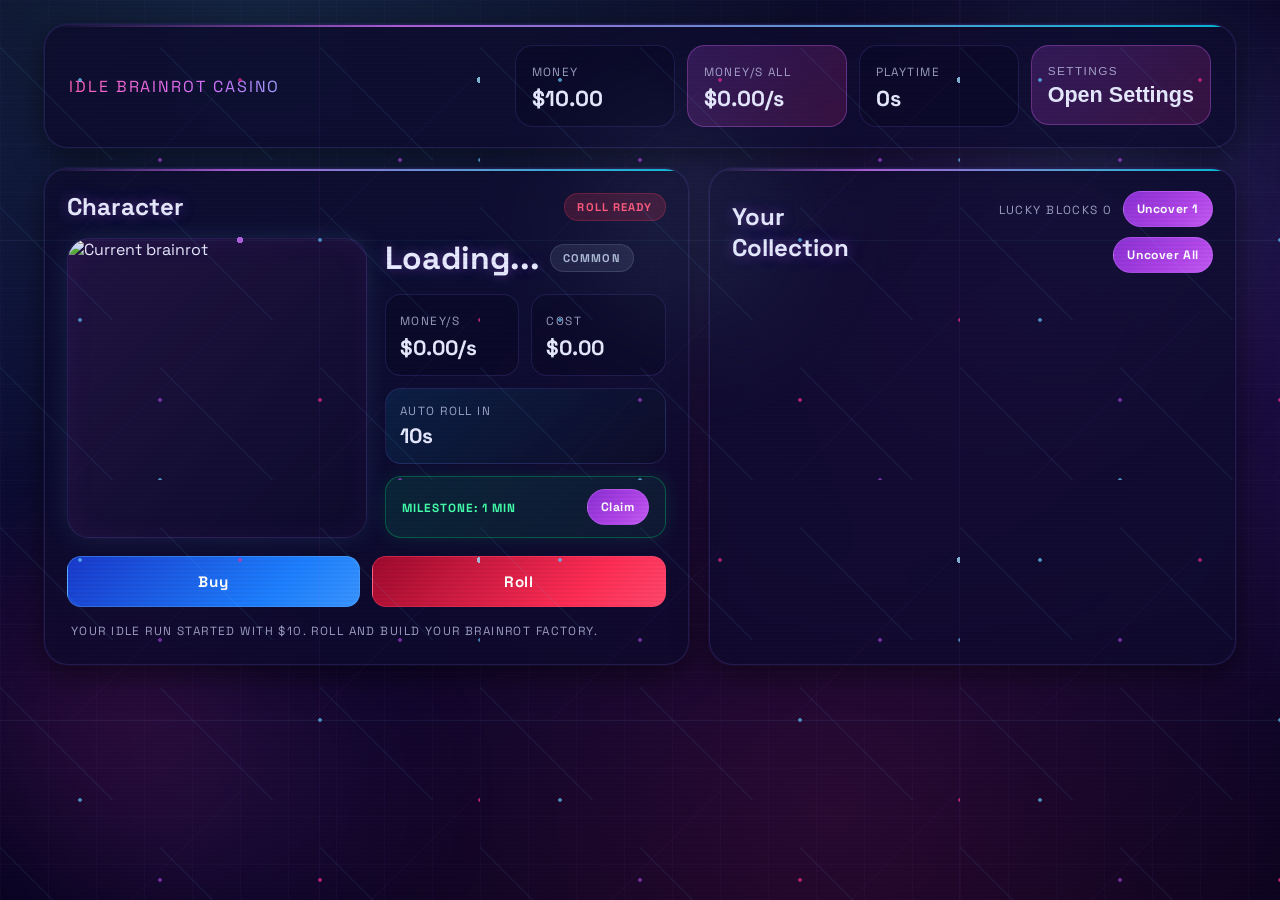
==== commit 8635c9c7: "made settings" ====
--- a/index.html
+++ b/index.html
@@ -33,25 +33,9 @@
           <span class="label">Playtime</span>
           <strong id="totalPlaytimeDisplay">0s</strong>
         </div>
-        <button class="stat-pill accent stat-button rebirth-launch" id="rebirthPageButton" type="button">
-          <span class="label">Rebirth</span>
-          <strong>Open Rebirth</strong>
-        </button>
-        <button class="stat-pill stat-button admin-launch" id="adminAuthButton" type="button">
-          <span class="label">Admin</span>
-          <strong>Admin Auth</strong>
-        </button>
-        <button class="stat-pill stat-button sailing-launch" id="sailingPageButton" type="button">
-          <span class="label">Sailing</span>
-          <strong>Open Sailing</strong>
-        </button>
-        <button class="stat-pill stat-button math-launch" id="mathPageButton" type="button">
-          <span class="label">Math</span>
-          <strong>Brainrot Math</strong>
-        </button>
-        <button class="stat-pill stat-button account-launch" id="accountPageButton" type="button">
-          <span class="label">Account</span>
-          <strong id="accountButtonLabel">Sign In</strong>
+        <button class="stat-pill accent stat-button settings-launch" id="settingsPageButton" type="button">
+          <span class="label">Settings</span>
+          <strong>Open Settings</strong>
         </button>
       </div>
     </header>
@@ -124,6 +108,56 @@
         </div>
         <div class="owned-list" id="ownedList"></div>
       </aside>
+    </section>
+
+    <!-- ===== SETTINGS PAGE ===== -->
+    <section class="rebirth-page hidden" id="settingsPage">
+      <article class="rebirth-panel settings-panel">
+        <div class="panel-title-row">
+          <div>
+            <p class="eyebrow">Brainrot Settings</p>
+            <h2>Settings</h2>
+          </div>
+          <button class="back-button" id="settingsBackButton" type="button">Back</button>
+        </div>
+        <div class="settings-list">
+          <div class="settings-group">
+            <button class="settings-row" onclick="UI().navigateTo('rebirth')">
+              <span class="settings-row-icon">🔄</span>
+              <span class="settings-row-label">Rebirth</span>
+              <span class="settings-row-value" id="settingsRebirthBadge">0</span>
+              <span class="settings-row-chevron">›</span>
+            </button>
+          </div>
+          <div class="settings-group">
+            <button class="settings-row" onclick="UI().navigateTo('sailing')">
+              <span class="settings-row-icon">⛵</span>
+              <span class="settings-row-label">Sailing</span>
+              <span class="settings-row-value" id="settingsSailingBadge"></span>
+              <span class="settings-row-chevron">›</span>
+            </button>
+            <button class="settings-row" onclick="UI().navigateTo('math')">
+              <span class="settings-row-icon">🧮</span>
+              <span class="settings-row-label">Math Challenge</span>
+              <span class="settings-row-value" id="settingsMathBadge"></span>
+              <span class="settings-row-chevron">›</span>
+            </button>
+          </div>
+          <div class="settings-group">
+            <button class="settings-row" onclick="UI().navigateTo('admin')">
+              <span class="settings-row-icon">🔧</span>
+              <span class="settings-row-label">Admin</span>
+              <span class="settings-row-chevron">›</span>
+            </button>
+            <button class="settings-row" onclick="UI().navigateTo('account')">
+              <span class="settings-row-icon">👤</span>
+              <span class="settings-row-label">Account</span>
+              <span class="settings-row-value" id="settingsAccountBadge">Guest</span>
+              <span class="settings-row-chevron">›</span>
+            </button>
+          </div>
+        </div>
+      </article>
     </section>
 
     <!-- ===== REBIRTH PAGE ===== -->
--- a/styles.css
+++ b/styles.css
@@ -1201,6 +1201,108 @@
 
 .account-form .game-button { margin-top: 2px; }
 
+/* --- Settings panel (Apple-style) --- */
+
+.settings-panel { min-height: 360px; }
+
+.settings-launch {
+  min-height: 80px;
+  background: linear-gradient(135deg, rgba(140, 140, 160, 0.20), rgba(100, 100, 130, 0.12));
+  border-color: rgba(180, 180, 200, 0.30);
+  color: #fff;
+}
+.settings-launch:hover { box-shadow: 0 0 28px rgba(180, 180, 220, 0.35); }
+
+.settings-list {
+  margin-top: 18px;
+  display: flex;
+  flex-direction: column;
+  gap: 24px;
+}
+
+.settings-group {
+  display: flex;
+  flex-direction: column;
+  border-radius: 16px;
+  overflow: hidden;
+  background: var(--surface);
+  border: 1px solid var(--line);
+}
+
+.settings-row {
+  display: flex;
+  align-items: center;
+  gap: 14px;
+  width: 100%;
+  padding: 16px 18px;
+  border: none;
+  background: none;
+  color: var(--ink);
+  font: inherit;
+  font-size: 0.95rem;
+  cursor: pointer;
+  text-align: left;
+  transition: background 0.15s ease;
+  border-bottom: 1px solid var(--line);
+}
+
+.settings-row:last-child {
+  border-bottom: none;
+}
+
+.settings-row:hover {
+  background: rgba(180, 100, 240, 0.08);
+}
+
+.settings-row:active {
+  background: rgba(180, 100, 240, 0.14);
+}
+
+.settings-row-icon {
+  font-size: 1.3rem;
+  width: 32px;
+  text-align: center;
+  flex-shrink: 0;
+}
+
+.settings-row-label {
+  flex: 1;
+  font-weight: 500;
+}
+
+.settings-row-value {
+  color: var(--ink-dim);
+  font-size: 0.88rem;
+  text-align: right;
+}
+
+.settings-row-chevron {
+  color: rgba(160, 160, 180, 0.5);
+  font-size: 1.4rem;
+  font-weight: 300;
+  flex-shrink: 0;
+}
+
+.settings-sub-back {
+  display: inline-flex;
+  align-items: center;
+  gap: 4px;
+  padding: 8px 0;
+  margin-bottom: 16px;
+  border: none;
+  background: none;
+  color: var(--cyan);
+  font: inherit;
+  font-size: 0.9rem;
+  font-weight: 600;
+  cursor: pointer;
+  transition: color 0.15s ease;
+}
+
+.settings-sub-back:hover {
+  color: var(--sky-bright);
+}
+
 /* --- Math panel --- */
 
 .math-panel { min-height: 360px; }
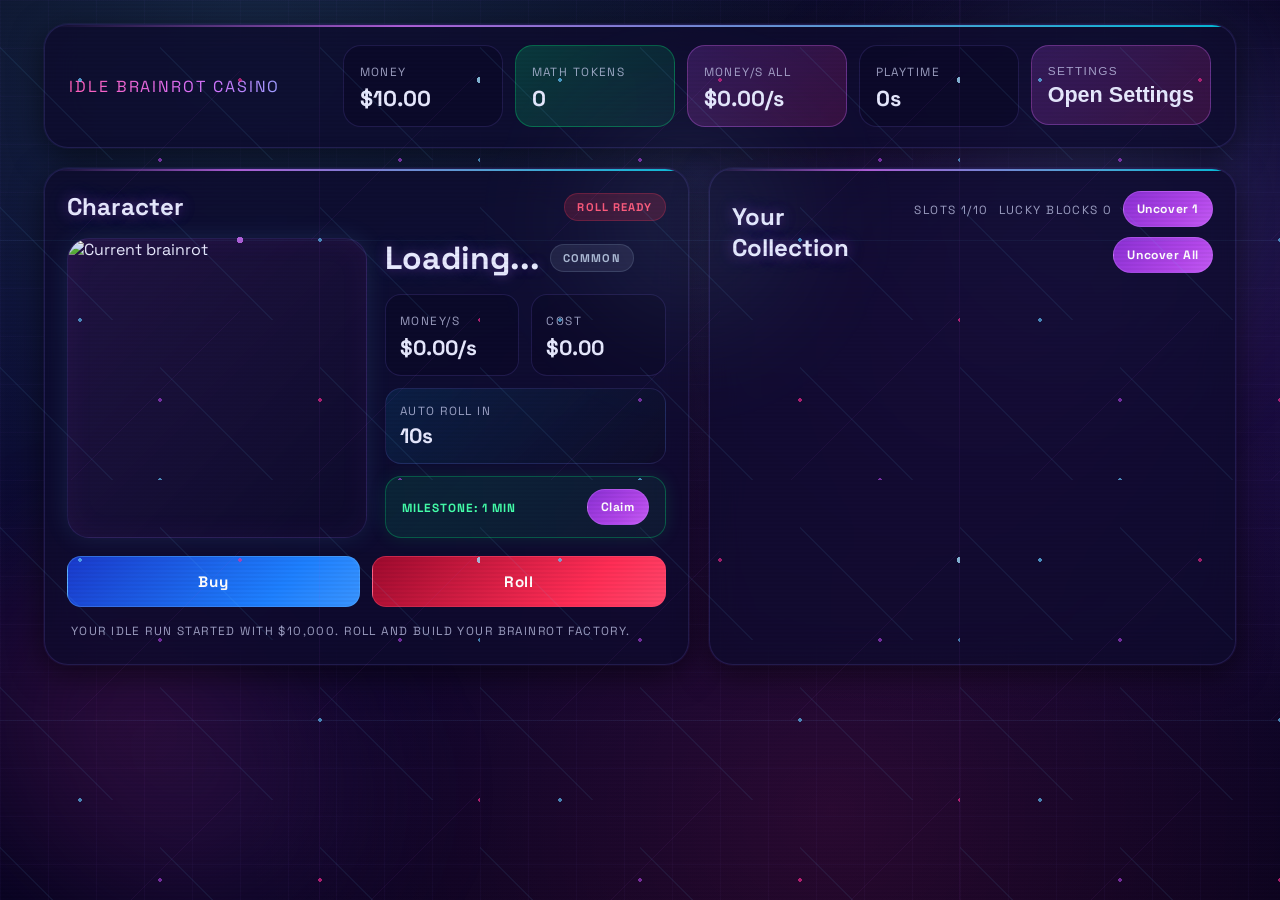
==== commit 90aef245: "made maths tokens" ====
--- a/index.html
+++ b/index.html
@@ -25,6 +25,10 @@
           <span class="label">Money</span>
           <strong id="moneyDisplay">$10.00</strong>
         </div>
+        <div class="stat-pill math-token-pill">
+          <span class="label">Math Tokens</span>
+          <strong id="mathTokensDisplay">0</strong>
+        </div>
         <div class="stat-pill accent">
           <span class="label">Money/s All</span>
           <strong id="totalIncomeDisplay">$0.00/s</strong>
@@ -101,6 +105,7 @@
         <div class="panel-title-row">
           <h2>Your Collection</h2>
           <div class="collection-actions">
+            <span class="small-note" id="slotDisplay">Slots 1/10</span>
             <span class="small-note" id="luckyBlockInventoryDisplay">Lucky Blocks 0</span>
             <button class="mini-action" id="uncoverLuckyBlockButton" type="button" disabled>Uncover 1</button>
             <button class="mini-action" id="uncoverAllLuckyBlocksButton" type="button" disabled>Uncover All</button>
@@ -250,7 +255,7 @@
             </div>
             <div class="rebirth-info-block">
               <span class="label">Set Rebirth</span>
-              <input class="admin-input" id="adminSetRebirthInput" type="number" min="0" max="20" value="0" />
+              <input class="admin-input" id="adminSetRebirthInput" type="number" min="0" max="35" value="0" />
             </div>
           </div>
 
@@ -334,8 +339,11 @@
         <!-- Result View -->
         <div id="mathResultView" class="hidden">
           <p class="math-result-text" id="mathResultText"></p>
+          <div class="math-reward-choice hidden" id="mathRewardChoice">
+            <button class="game-button buy" id="mathClaimBrainrotButton" type="button">Claim Brainrot</button>
+            <button class="game-button roll" id="mathClaimTokensButton" type="button">Claim Tokens</button>
+          </div>
           <p class="status-text" id="mathCooldownDisplay2"></p>
-          <button class="game-button math-action" id="mathStartButton2" type="button" style="display:none;">Start Challenge</button>
         </div>
       </article>
     </section>
--- a/styles.css
+++ b/styles.css
@@ -448,6 +448,17 @@
   animation: accentPulse 3s ease-in-out infinite;
 }
 
+.stat-pill.math-token-pill {
+  background: linear-gradient(135deg, rgba(0, 230, 118, 0.20), rgba(0, 180, 90, 0.12));
+  border-color: rgba(0, 230, 118, 0.32);
+  color: var(--ink);
+}
+
+.stat-pill.math-token-pill:hover {
+  border-color: rgba(0, 255, 140, 0.45);
+  box-shadow: 0 0 18px rgba(0, 230, 118, 0.20);
+}
+
 @keyframes accentPulse {
   0%, 100% { box-shadow: 0 0 10px rgba(180, 71, 234, 0.20); }
   50%      { box-shadow: 0 0 22px rgba(255, 45, 149, 0.35), 0 0 36px rgba(180, 71, 234, 0.15); }
@@ -681,6 +692,21 @@
   color: var(--ink);
 }
 
+.viewer-actions {
+  margin-top: 14px;
+  display: flex;
+  gap: 10px;
+}
+
+.sell-button {
+  flex: 1;
+  background: linear-gradient(135deg, #cc3300, #ff4422);
+  border-color: rgba(255, 68, 34, 0.35);
+  font-size: 0.85rem;
+  padding: 10px 14px;
+}
+.sell-button:hover { box-shadow: 0 0 22px rgba(255, 68, 34, 0.45); }
+
 .owned-viewer-inline {
   grid-column: 1 / -1;
   margin: 0 0 8px 0;
@@ -803,24 +829,41 @@
 /* --- Trait tags --- */
 
 .trait-tag {
+  color: #999;
+  background: rgba(120, 120, 130, 0.20);
+  font-size: 0.65rem;
+  padding: 4px 8px;
+  text-shadow: none;
+}
+
+.trait-tag.rainbow {
   color: #fff;
   background: linear-gradient(135deg, #ff3f81, #ff9d00, #18b8ff, #58d84f);
   background-size: 200% 200%;
   animation: rainbowShift 4s ease infinite;
+  font-size: 0.7rem;
+  padding: 6px 12px;
   text-shadow: 0 0 6px rgba(255, 255, 255, 0.3);
 }
 
 .trait-tag.radioactive {
-  background: linear-gradient(135deg, #f32f3b, #7a1b92, #27b55f, #7d562d);
+  color: #e8f5e9;
+  background: linear-gradient(135deg, #5d4037, #795548, #388e3c, #4caf50);
   background-size: 200% 200%;
   animation: rainbowShift 5s ease infinite;
+  font-size: 0.7rem;
+  padding: 6px 12px;
+  text-shadow: 0 0 6px rgba(76, 175, 80, 0.4);
 }
 
 .trait-tag.diamond {
-  background: linear-gradient(135deg, #1e90ff, #87ceeb, #e0f0ff, #4169e1);
+  color: #fff;
+  background: linear-gradient(135deg, #1565c0, #42a5f5, #e3f2fd, #ffffff);
   background-size: 200% 200%;
   animation: rainbowShift 4s ease infinite;
-  text-shadow: 0 0 8px rgba(135, 206, 235, 0.7);
+  font-size: 0.7rem;
+  padding: 6px 12px;
+  text-shadow: 0 0 8px rgba(255, 255, 255, 0.7);
 }
 
 .trait-tag.hidden { display: none; }
@@ -1418,6 +1461,18 @@
   text-shadow: 0 0 8px rgba(0, 230, 118, 0.20);
 }
 
+.math-reward-choice {
+  display: flex;
+  gap: 12px;
+  margin: 16px 0;
+}
+
+@media (max-width: 640px) {
+  .math-reward-choice {
+    flex-direction: column;
+  }
+}
+
 /* --- Admin panel --- */
 
 .admin-panel { min-height: 360px; }
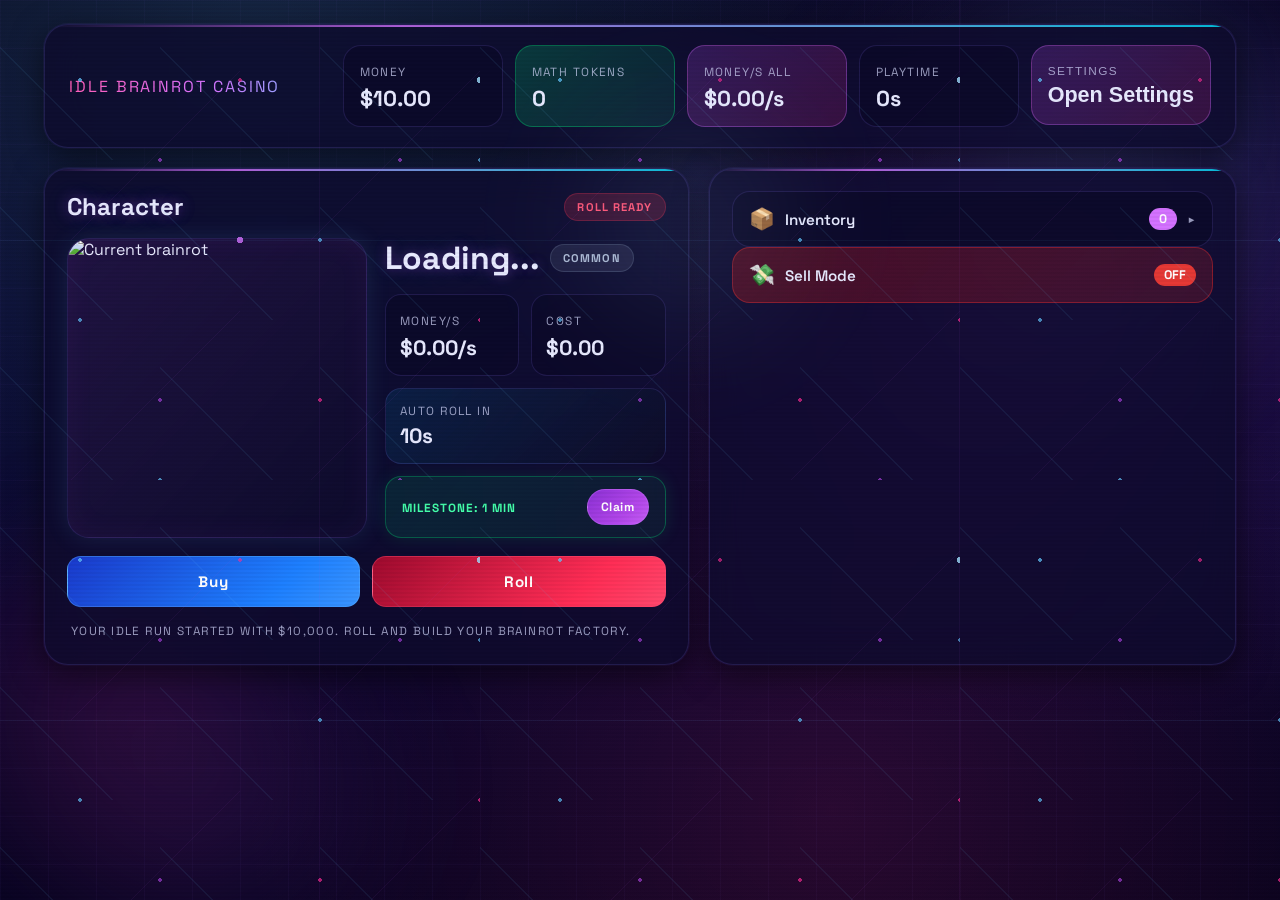
==== commit f3f7f305: "added sell" ====
--- a/index.html
+++ b/index.html
@@ -101,17 +101,27 @@
         <p class="status-text" id="statusText">Roll to find your first brainrot.</p>
       </section>
 
-      <aside class="collection-panel">
-        <div class="panel-title-row">
-          <h2>Your Collection</h2>
+      <aside class="collection-panel" id="collectionPanel">
+        <button class="inventory-toggle" id="inventoryToggle" type="button">
+          <span class="inventory-toggle-icon">📦</span>
+          <span class="inventory-toggle-label">Inventory</span>
+          <span class="inventory-toggle-badge" id="inventoryBadge">0</span>
+          <span class="inventory-toggle-chevron">▸</span>
+        </button>
+        <button class="inventory-toggle sell-toggle" id="sellModeButton" type="button">
+          <span class="inventory-toggle-icon">💸</span>
+          <span class="inventory-toggle-label">Sell Mode</span>
+          <span class="inventory-toggle-badge">OFF</span>
+        </button>
+        <div class="collection-body hidden" id="collectionBody">
           <div class="collection-actions">
             <span class="small-note" id="slotDisplay">Slots 1/10</span>
             <span class="small-note" id="luckyBlockInventoryDisplay">Lucky Blocks 0</span>
             <button class="mini-action" id="uncoverLuckyBlockButton" type="button" disabled>Uncover 1</button>
             <button class="mini-action" id="uncoverAllLuckyBlocksButton" type="button" disabled>Uncover All</button>
           </div>
-        </div>
-        <div class="owned-list" id="ownedList"></div>
+          <div class="owned-list" id="ownedList"></div>
+        </div>
       </aside>
     </section>
 
@@ -482,5 +492,11 @@
   <script src="web/js/account.js"></script>
   <script src="web/js/math.js"></script>
   <script src="web/js/main.js"></script>
+
+  <!-- Floating brainrot viewer (appears on hover) -->
+  <div class="floating-viewer hidden" id="floatingViewer">
+    <div class="panel-title-row"><h2>View Brainrot</h2></div>
+    <div class="floating-viewer-body" id="floatingViewerBody"></div>
+  </div>
 </body>
 </html>
--- a/styles.css
+++ b/styles.css
@@ -552,14 +552,6 @@
   50%      { text-shadow: 0 0 22px rgba(255, 45, 149, 0.60), 0 0 44px rgba(100, 200, 255, 0.35), 0 0 60px rgba(180, 71, 234, 0.15); }
 }
 
-.collection-actions {
-  display: flex;
-  align-items: center;
-  gap: 10px;
-  flex-wrap: wrap;
-  justify-content: flex-end;
-}
-
 /* --- Viewer panel — cyber neon "View Brainrot" card --- */
 
 .viewer-panel {
@@ -707,6 +699,116 @@
 }
 .sell-button:hover { box-shadow: 0 0 22px rgba(255, 68, 34, 0.45); }
 
+/* --- Floating viewer tooltip --- */
+
+.floating-viewer {
+  position: fixed;
+  z-index: 10000;
+  width: 380px;
+  max-width: calc(100vw - 32px);
+  padding: 16px 18px;
+  border: 1px solid var(--purple-bright);
+  border-radius: 20px;
+  background: linear-gradient(160deg, rgba(20, 14, 50, 0.96), rgba(16, 12, 44, 0.92));
+  box-shadow:
+    0 0 30px rgba(180, 71, 234, 0.40),
+    0 0 60px rgba(100, 200, 255, 0.15),
+    0 12px 40px rgba(0, 0, 0, 0.6);
+  backdrop-filter: blur(18px);
+  -webkit-backdrop-filter: blur(18px);
+  animation: viewerFadeIn 0.2s ease-out;
+  pointer-events: auto;
+}
+
+@keyframes viewerFadeIn {
+  from { opacity: 0; transform: translateY(6px); }
+  to   { opacity: 1; transform: translateY(0); }
+}
+
+.floating-viewer::before {
+  content: "";
+  position: absolute;
+  top: 0; left: 0; right: 0;
+  height: 2px;
+  background: linear-gradient(90deg,
+    transparent, var(--purple-bright), var(--pink-bright), var(--sky-bright), transparent);
+  background-size: 200% 100%;
+  animation: neonBorderFlow 5s linear infinite;
+  border-radius: 20px 20px 0 0;
+  pointer-events: none;
+}
+
+.floating-viewer .panel-title-row h2 {
+  font-size: 1rem;
+}
+
+.floating-viewer-body {
+  margin-top: 10px;
+}
+
+.floating-viewer-body .compact-viewer {
+  display: flex;
+  gap: 14px;
+  align-items: flex-start;
+}
+
+.floating-viewer-body .viewer-frame {
+  flex: 0 0 120px;
+  aspect-ratio: 1 / 1;
+  border-radius: 16px;
+  overflow: hidden;
+  border: 1px solid var(--line);
+}
+
+.floating-viewer-body .viewer-frame img {
+  width: 100%;
+  height: 100%;
+  object-fit: cover;
+}
+
+.floating-viewer-body .viewer-name {
+  font-size: 1.1rem;
+  margin: 0 0 6px;
+}
+
+.floating-viewer-body .viewer-stats {
+  display: flex;
+  gap: 8px;
+  margin-top: 10px;
+}
+
+.floating-viewer-body .viewer-stat {
+  flex: 1;
+  padding: 8px 10px;
+  border-radius: 10px;
+  background: var(--surface);
+  border: 1px solid var(--line);
+  font-size: 0.8rem;
+}
+
+.floating-viewer-body .viewer-stat span {
+  display: block;
+  font-size: 0.65rem;
+  text-transform: uppercase;
+  letter-spacing: 0.08em;
+  color: var(--ink-dim);
+}
+
+.floating-viewer-body .viewer-stat strong {
+  display: block;
+  margin-top: 3px;
+  font-size: 1rem;
+  font-weight: 700;
+}
+
+@media (max-width: 640px) {
+  .floating-viewer {
+    width: calc(100vw - 24px);
+    left: 12px !important;
+    right: 12px !important;
+  }
+}
+
 .owned-viewer-inline {
   grid-column: 1 / -1;
   margin: 0 0 8px 0;
@@ -1158,6 +1260,18 @@
   box-shadow: 0 0 22px rgba(180, 71, 234, 0.50), 0 0 40px rgba(212, 114, 255, 0.22);
 }
 .mini-action:active { transform: translateY(0); }
+
+.sell-action {
+  background: linear-gradient(135deg, #b71c1c, #e53935, #ff5252) !important;
+  border-color: rgba(255, 50, 50, 0.4) !important;
+  animation: none !important;
+  margin-bottom: 10px;
+  width: 100%;
+  border-radius: 14px !important;
+}
+.sell-action:hover {
+  box-shadow: 0 0 22px rgba(255, 50, 50, 0.50), 0 0 40px rgba(255, 80, 80, 0.22) !important;
+}
 
 /* --- Rebirth / info grids --- */
 
@@ -1526,6 +1640,108 @@
 
 /* --- Collection / owned list --- */
 
+/* --- Inventory toggle --- */
+
+.inventory-toggle {
+  display: flex;
+  align-items: center;
+  gap: 10px;
+  width: 100%;
+  padding: 14px 16px;
+  border: 1px solid var(--line);
+  border-radius: 18px;
+  background: var(--surface);
+  color: var(--ink);
+  font: inherit;
+  font-size: 0.95rem;
+  font-weight: 600;
+  cursor: pointer;
+  transition: border-color 0.2s ease, box-shadow 0.2s ease;
+}
+
+.inventory-toggle:hover {
+  border-color: var(--purple-bright);
+  box-shadow: var(--glow-purple);
+}
+
+.inventory-toggle-icon {
+  font-size: 1.3rem;
+}
+
+.inventory-toggle-label {
+  flex: 1;
+  text-align: left;
+}
+
+.inventory-toggle-badge {
+  background: var(--purple-bright);
+  color: #fff;
+  padding: 3px 10px;
+  border-radius: 999px;
+  font-size: 0.78rem;
+  font-weight: 700;
+}
+
+.inventory-toggle-chevron {
+  font-size: 0.9rem;
+  color: var(--ink-dim);
+  transition: transform 0.2s ease;
+}
+
+.inventory-toggle.open .inventory-toggle-chevron {
+  transform: rotate(90deg);
+}
+
+.sell-toggle {
+  margin-bottom: 8px;
+  border-color: rgba(255, 50, 50, 0.35);
+  background: linear-gradient(135deg, rgba(180, 20, 20, 0.35), rgba(220, 40, 40, 0.20));
+}
+.sell-toggle:hover {
+  border-color: rgba(255, 70, 70, 0.55);
+  box-shadow: 0 0 22px rgba(255, 50, 50, 0.35);
+}
+.sell-toggle .inventory-toggle-badge {
+  background: #e53935;
+}
+
+.sell-active {
+  border-color: rgba(255, 50, 50, 0.6) !important;
+  box-shadow: 0 0 18px rgba(255, 50, 50, 0.30) !important;
+  animation: sellPulse 2s ease-in-out infinite !important;
+}
+
+@keyframes sellPulse {
+  0%, 100% { box-shadow: 0 0 18px rgba(255, 50, 50, 0.30); }
+  50%      { box-shadow: 0 0 30px rgba(255, 50, 50, 0.55); }
+}
+
+.sell-mode-card .owned-thumb {
+  filter: brightness(0.6) saturate(0.3) hue-rotate(-30deg);
+  border: 2px solid rgba(255, 50, 50, 0.6);
+}
+
+.sell-mode-card {
+  border-color: rgba(255, 50, 50, 0.4) !important;
+}
+
+.sell-mode-card:hover {
+  border-color: rgba(255, 50, 50, 0.7) !important;
+  box-shadow: 0 0 16px rgba(255, 50, 50, 0.25) !important;
+}
+
+.collection-body {
+  margin-top: 12px;
+}
+
+.collection-actions {
+  display: flex;
+  align-items: center;
+  gap: 10px;
+  flex-wrap: wrap;
+  margin-bottom: 12px;
+}
+
 .owned-list {
   margin-top: 16px;
   display: grid;
@@ -1593,6 +1809,29 @@
   color: var(--ink-dim);
 }
 
+.sell-mini-btn {
+  width: 28px;
+  height: 28px;
+  border: 1px solid rgba(255, 68, 34, 0.35);
+  border-radius: 50%;
+  background: linear-gradient(135deg, rgba(200, 50, 20, 0.7), rgba(255, 70, 40, 0.5));
+  color: #fff;
+  font-size: 1rem;
+  font-weight: 700;
+  line-height: 1;
+  cursor: pointer;
+  display: flex;
+  align-items: center;
+  justify-content: center;
+  flex-shrink: 0;
+  transition: transform 0.12s ease, box-shadow 0.12s ease;
+}
+.sell-mini-btn:hover {
+  transform: scale(1.15);
+  box-shadow: 0 0 12px rgba(255, 68, 34, 0.50);
+}
+.sell-mini-btn:active { transform: scale(0.95); }
+
 .owned-income {
   text-align: right;
   font-weight: 700;
@@ -1811,7 +2050,8 @@
   }
 
   .owned-card {
-    grid-template-columns: 56px minmax(0, 1fr);
+    grid-template-columns: 48px minmax(0, 1fr);
+    gap: 8px;
   }
 
   .owned-income {
